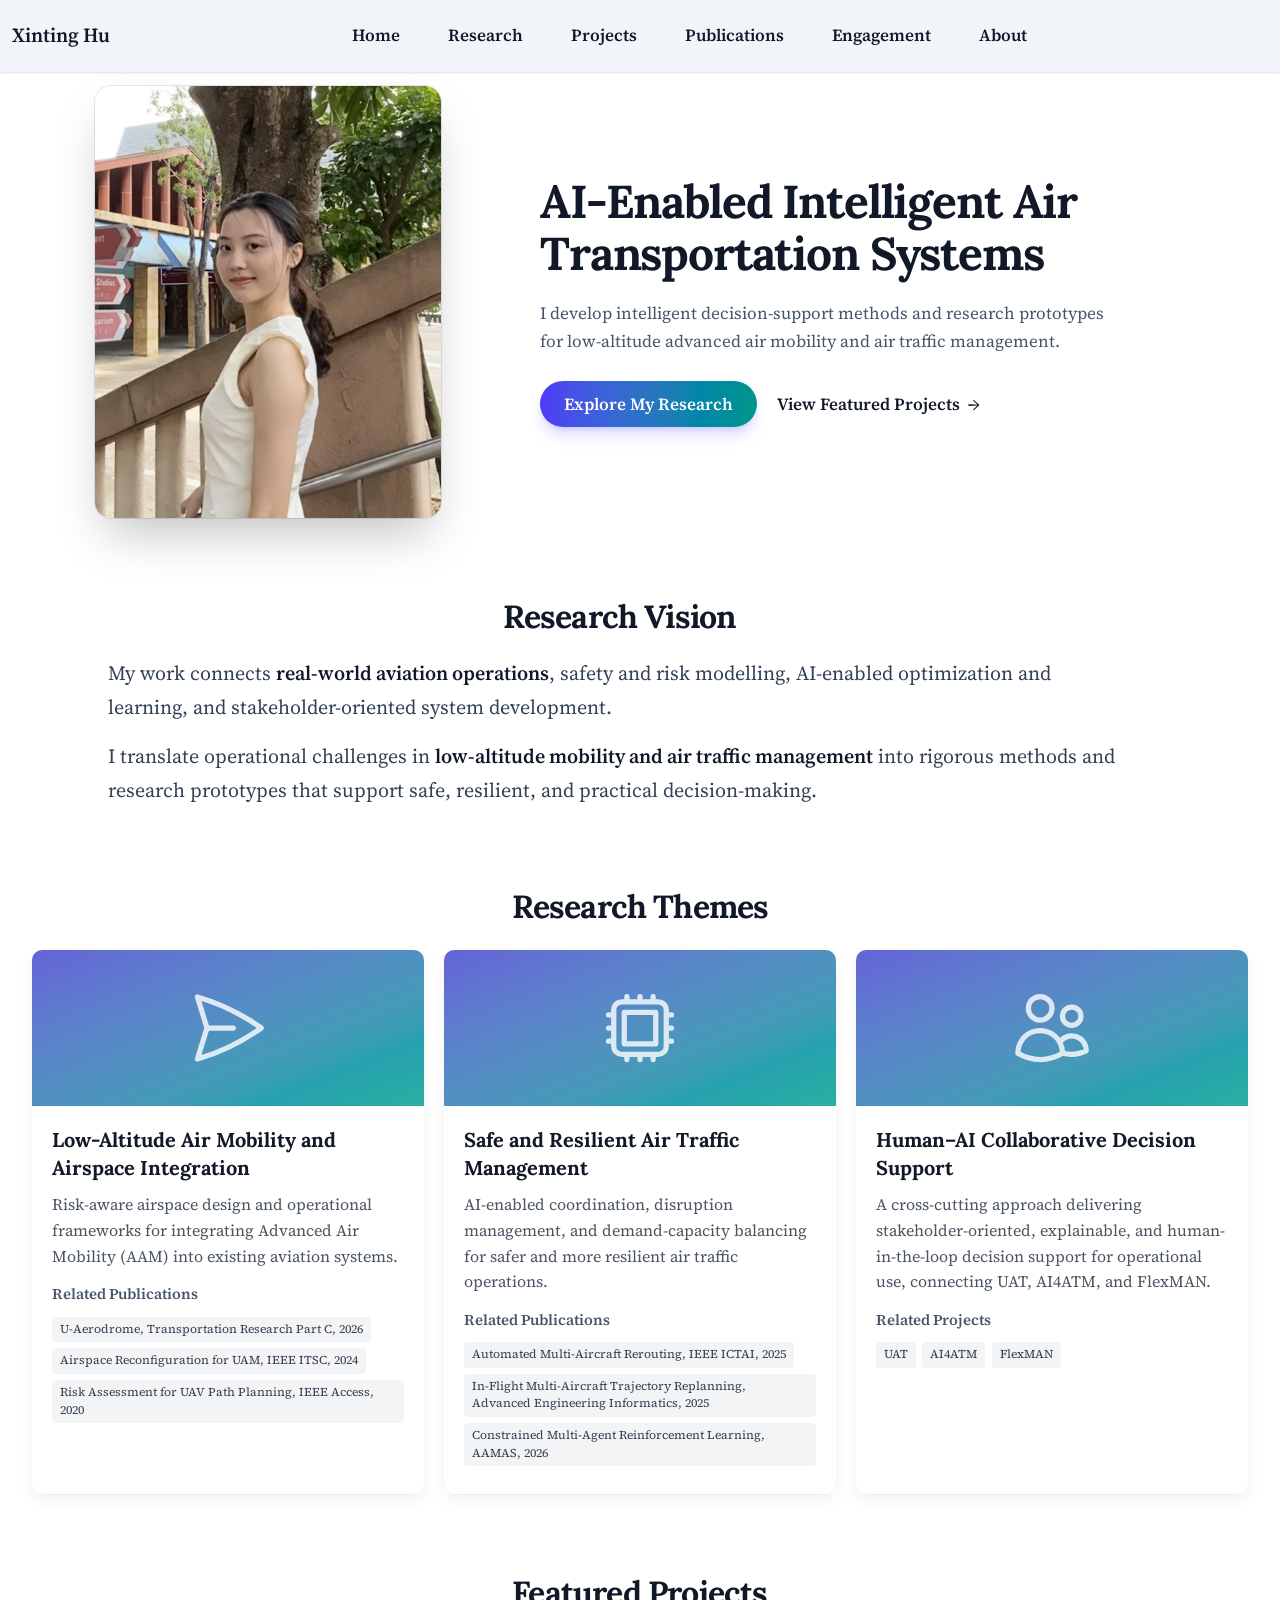
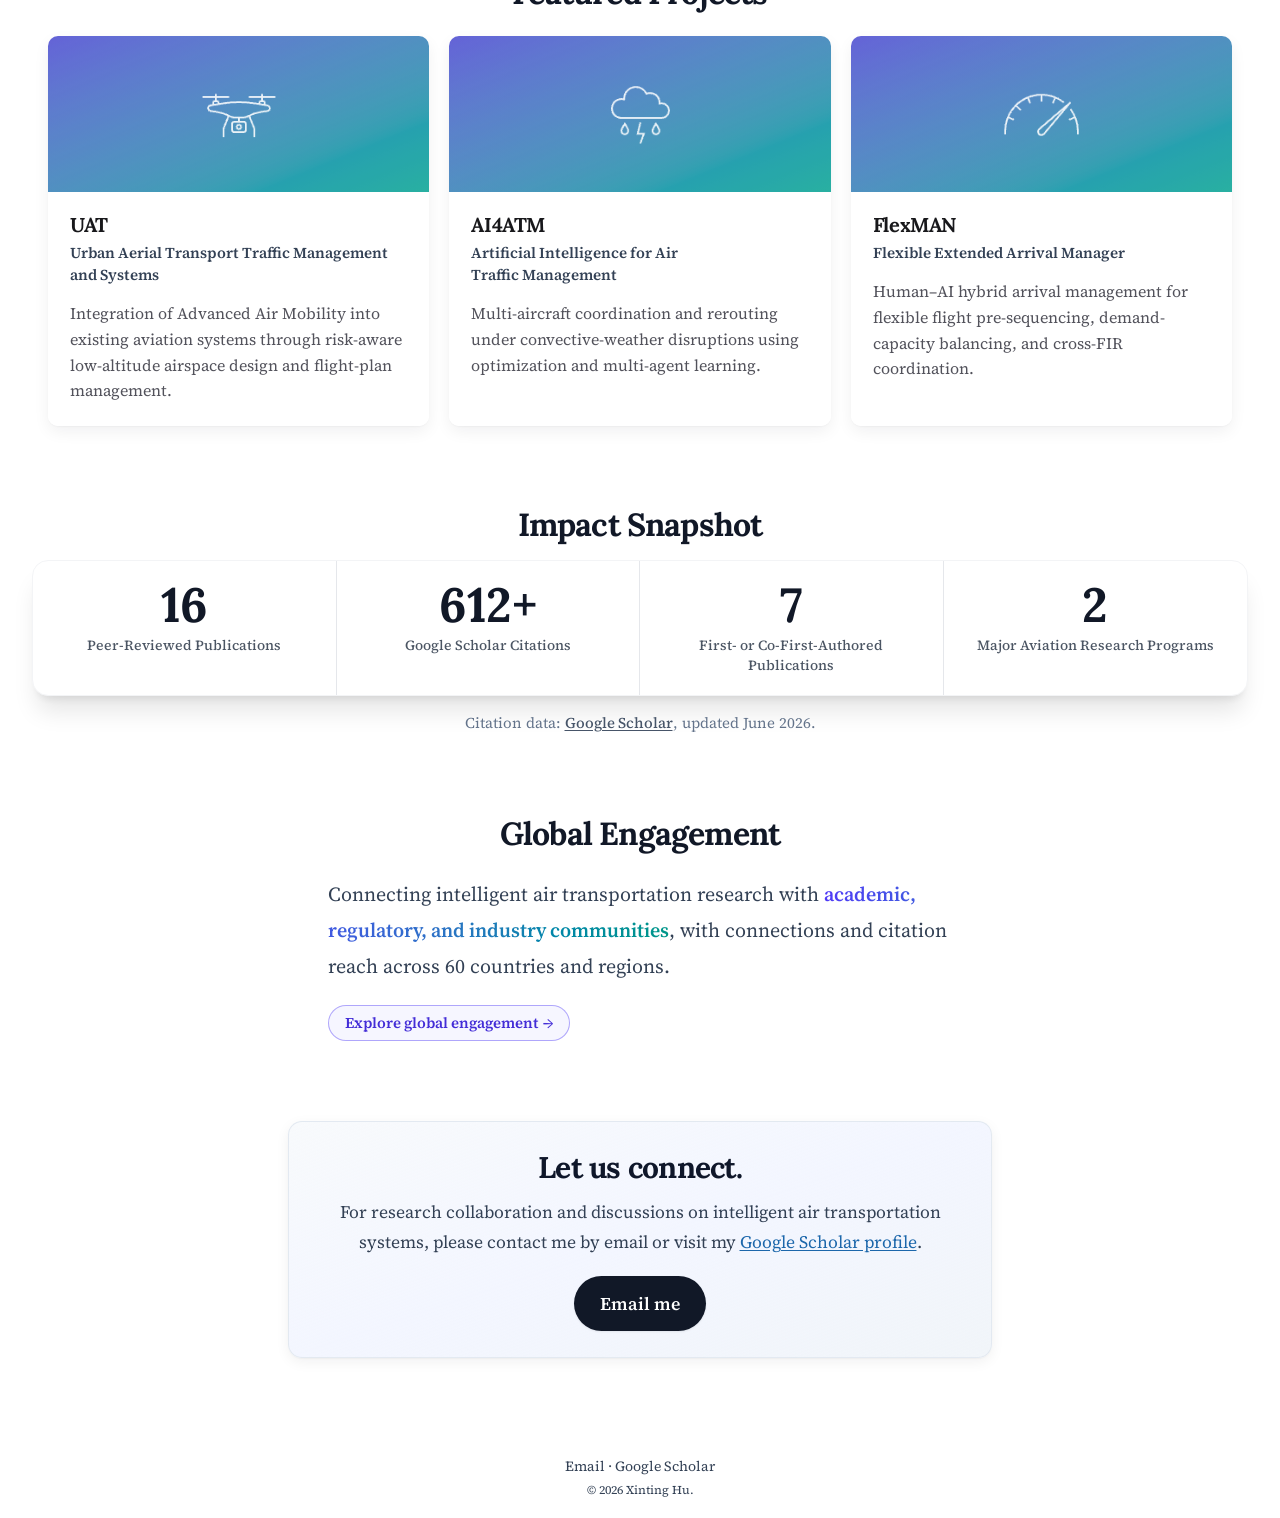
==== index.html @ 493f7ba3 "Deploy site from source 4035ce06864e7035823cef4593f51438b34809a5" ====
<!doctype html><html lang=en-us dir=ltr data-wc-theme-default=light data-hbb-relurl=/><head><meta charset=utf-8><meta name=viewport content="width=device-width,initial-scale=1"><meta http-equiv=X-UA-Compatible content="IE=edge"><meta name=generator content="Hugo Blox Kit 0.12.0"><script>try{localStorage.removeItem("wc-color-theme")}catch{}</script><meta name=author content="Xinting Hu"><meta name=description content="AI-enabled air transportation systems for safe, resilient, and human-centered operations."><link rel=alternate hreflang=en-us href=https://xintinghu.github.io/><style>:root{--color-primary-100:oklch(0.93 0.034 272.788);--color-primary-200:oklch(0.87 0.065 274.039);--color-primary-300:oklch(0.785 0.115 274.713);--color-primary-400:oklch(0.673 0.182 276.935);--color-primary-50:oklch(0.962 0.018 272.314);--color-primary-500:oklch(0.585 0.233 277.117);--color-primary-600:oklch(0.511 0.262 276.966);--color-primary-700:oklch(0.457 0.24 277.023);--color-primary-800:oklch(0.398 0.195 277.366);--color-primary-900:oklch(0.359 0.144 278.697);--color-primary-950:oklch(0.257 0.09 281.288);--hb-primary-500-rgb:128 128 128;--color-secondary-100:oklch(0.953 0.051 180.801);--color-secondary-200:oklch(0.91 0.096 180.426);--color-secondary-300:oklch(0.855 0.138 181.071);--color-secondary-400:oklch(0.777 0.152 181.912);--color-secondary-50:oklch(0.984 0.014 180.72);--color-secondary-500:oklch(0.704 0.14 182.503);--color-secondary-600:oklch(0.6 0.118 184.704);--color-secondary-700:oklch(0.511 0.096 186.391);--color-secondary-800:oklch(0.437 0.078 188.216);--color-secondary-900:oklch(0.386 0.063 188.416);--color-secondary-950:oklch(0.277 0.046 192.524);--hb-secondary-500-rgb:128 128 128;--hb-color-background:#ffffff;--hb-color-foreground:#111827;--hb-color-header-bg:#f1f5f9;--hb-color-header-fg:#0f172a;--hb-color-footer-bg:#f3f4f6;--hb-color-footer-fg:#0f172a}.dark{--color-primary-100:oklch(0.932 0.032 255.585);--color-primary-200:oklch(0.882 0.059 254.128);--color-primary-300:oklch(0.809 0.105 251.813);--color-primary-400:oklch(0.707 0.165 254.624);--color-primary-50:oklch(0.97 0.014 254.604);--color-primary-500:oklch(0.623 0.214 259.815);--color-primary-600:oklch(0.546 0.245 262.881);--color-primary-700:oklch(0.488 0.243 264.376);--color-primary-800:oklch(0.424 0.199 265.638);--color-primary-900:oklch(0.379 0.146 265.522);--color-primary-950:oklch(0.282 0.091 267.935);--hb-primary-500-rgb:128 128 128;--color-secondary-100:oklch(0.953 0.051 180.801);--color-secondary-200:oklch(0.91 0.096 180.426);--color-secondary-300:oklch(0.855 0.138 181.071);--color-secondary-400:oklch(0.777 0.152 181.912);--color-secondary-50:oklch(0.984 0.014 180.72);--color-secondary-500:oklch(0.704 0.14 182.503);--color-secondary-600:oklch(0.6 0.118 184.704);--color-secondary-700:oklch(0.511 0.096 186.391);--color-secondary-800:oklch(0.437 0.078 188.216);--color-secondary-900:oklch(0.386 0.063 188.416);--color-secondary-950:oklch(0.277 0.046 192.524);--hb-secondary-500-rgb:128 128 128;--hb-color-background:#0f172a;--hb-color-foreground:#f8fafc;--hb-color-header-bg:#0f172a;--hb-color-header-fg:#f8fafc;--hb-color-footer-bg:#111827;--hb-color-footer-fg:#e5e7eb}</style>
    

  
  
  

  
  

  
  
    
  
  
    
  
    
  
    
  
    
  

  
  

  
  
  
    
      
        <link rel="stylesheet" href="/css/_entry.ff379319e37ca9433ffa06f4652a7da70f9ab7bc861d4d746cc07fabba45df73.css" integrity="sha256-/zeTGeN8qUM/&#43;gb0ZSp9pw&#43;at7yGHU10bMB/q7pF33M=" crossorigin="anonymous">
      
    
  


  
<link href=/css/custom.min.601193d014c9bac31e03574436f7ca4567d5f572a84328e3c74e5dea94ec3ccf.css rel=stylesheet><script src=/js/hb-head.min.e9ff67ddf77122b225756bf5a926e24420bea2586199fddcb3b1813a009f4ee5.js integrity="sha256-6f9n3fdxIrIldWv1qSbiRCC+olhhmf3cs7GBOgCfTuU=" crossorigin=anonymous></script><link rel=alternate href=/index.xml type=application/rss+xml title="Xinting Hu"><link rel=icon type=image/png href=/media/icon_hu_43d65de9230a6c05.png><link rel=apple-touch-icon type=image/png href=/media/icon_hu_39902579fe17d0b4.png><link rel=canonical href=https://xintinghu.github.io/><meta property="twitter:card" content="summary"><meta property="og:site_name" content="Xinting Hu"><meta property="og:url" content="https://xintinghu.github.io/"><meta property="og:title" content="Xinting Hu"><meta property="og:description" content="AI-enabled air transportation systems for safe, resilient, and human-centered operations."><meta property="og:image" content="https://xintinghu.github.io/media/icon_hu_1c0e9cb08cfb822a.png"><meta property="twitter:image" content="https://xintinghu.github.io/media/icon_hu_1c0e9cb08cfb822a.png"><meta property="og:locale" content="en-us"><script type=application/ld+json>{"@context":"https://schema.org","@type":"WebSite","potentialAction":{"@type":"SearchAction","target":"https://xintinghu.github.io/?q={search_term_string}","query-input":"required name=search_term_string"},"url":"https://xintinghu.github.io/"}</script><title>Xinting Hu</title><link rel=preconnect href=https://fonts.googleapis.com><link rel=preconnect href=https://fonts.gstatic.com crossorigin><link href="https://fonts.googleapis.com/css2?family=Lora:wght@100..900&amp;family=Source+Serif+4:wght@100..900&amp;family=Source+Code+Pro:wght@400&amp;display=swap" rel=stylesheet><style>:root{--hb-font-heading:'Lora', ui-serif, Georgia, Cambria, 'Times New Roman', Times, serif;--hb-font-body:'Source Serif 4', ui-serif, Georgia, Cambria, 'Times New Roman', Times, serif;--hb-font-code:'Source Code Pro', ui-monospace, SFMono-Regular, Menlo, Monaco, Consolas, 'Liberation Mono', 'Courier New', monospace;--hb-font-nav:'Lora', ui-serif, Georgia, Cambria, 'Times New Roman', Times, serif;--hb-font-weight-heading:500;--hb-font-weight-body:400;--hb-font-weight-body-bold:600;--hb-font-leading-heading:1.2;--hb-font-leading-body:1.7;--hb-font-leading-code:1.5;--hb-font-tracking-heading:0;--hb-font-tracking-body:0;--hb-font-tracking-caps:0.05em;--hb-font-size-base:1rem;--hb-font-size-sm:0.875rem;--hb-font-size-lg:1.125rem;--hb-font-family-sans:'Source Serif 4', ui-serif, Georgia, Cambria, 'Times New Roman', Times, serif}</style><style>:root{--hb-radius:0.5rem;--hb-spacing-base:1rem;--hb-spacing-section:4rem}</style><script defer src=/js/hugo-blox-en.min.50bf5376bbbd2aea9b2e03e195eeee2f0afad8e84589a94b0ee493111b4be271.js integrity="sha256-UL9Tdru9KuqbLgPhle7uLwr62OhFialLDuSTERtL4nE="></script><script defer src=/assets/js/preact-built/hero.0d6ad2cfa743980c59d68ee1ef01de4bd8341d47b7ccea8a92b643b1af79bf77.js integrity="sha256-DWrSz6dDmAxZ1o7h7wHeS9g0HUe3zOqKkrZDsa95v3c="></script><script defer src=/assets/js/preact-built/stats.7d99d28802c7d9d0f050dbcb9e1b0f627023705a61539070f1976127e1ba7006.js integrity="sha256-fZnSiALH2dDwUNvLnhsPYnAjcFphU5Bw8ZdhJ+G6cAY="></script><script defer src=/assets/js/preact-built/cta-card.3e4e8290b1e1ee7e8123c93e9d5e88934495ef23ae10f6a182bc3e196c2270ee.js integrity="sha256-Pk6CkLHh7n6BI8k+nV6Ik0SV7yOuEPahgrw+GWwicO4="></script><script async defer src=https://buttons.github.io/buttons.js></script></head><body class="bg-[var(--hb-color-background)] text-[var(--hb-color-foreground)] page-wrapper" id=top><div id=page-bg></div><div class="page-header sticky top-0 z-30"><header id=site-header class=header><nav class="navbar px-3 flex justify-start"><div class="order-0 h-full"><a class=navbar-brand href=/ title="Xinting Hu">Xinting Hu</a></div><input id=nav-toggle type=checkbox class=hidden>
<label for=nav-toggle class="order-3 cursor-pointer flex items-center lg:hidden text-[var(--hb-color-header-fg)] lg:order-1"><svg id="show-button" class="h-6 fill-current block" viewBox="0 0 20 20"><title>Open Menu</title><path d="M0 3h20v2H0V3zm0 6h20v2H0V9zm0 6h20v2H0V0z"/></svg>
<svg id="hide-button" class="h-6 fill-current hidden" viewBox="0 0 20 20"><title>Close Menu</title><polygon points="11 9 22 9 22 11 11 11 11 22 9 22 9 11 -2 11 -2 9 9 9 9 -2 11 -2" transform="rotate(45 10 10)"/></svg></label><ul id=nav-menu class="navbar-nav order-3 hidden lg:flex w-full pb-6 lg:order-1 lg:w-auto lg:space-x-2 lg:pb-0 xl:space-x-8 justify-start"><li class=nav-item><a class="nav-link active" href=/>Home</a></li><li class=nav-item><a class=nav-link href=/research/>Research</a></li><li class=nav-item><a class=nav-link href=/projects/>Projects</a></li><li class=nav-item><a class=nav-link href=/publications/>Publications</a></li><li class=nav-item><a class=nav-link href=/engagement/>Engagement</a></li><li class=nav-item><a class=nav-link href=/about/>About</a></li></ul><div class="order-1 ml-auto flex items-center md:order-2 lg:ml-0"></div></nav></header></div><div class=page-body><section id=section-hero class="relative isolate hbb-section blox-_ homepage-hero" style=padding:0><div class=home-section-bg></div><div class="hero-block-container preact-block" data-block-type=hero data-props='{"content":{"media":{"alt":"Xinting Hu","src":"xinting-hu-hero.png","type":"image"},"primary_action":{"text":"Explore My Research","url":"/research/"},"secondary_action":{"text":"View Featured Projects","url":"/projects/"},"text":"I develop intelligent decision-support methods and research prototypes for low‑altitude advanced air mobility and air traffic management.","title":"AI-Enabled Intelligent Air Transportation Systems"},"design":{"css_class":"homepage-hero","layout":"split-right","size":"compact","spacing":{"padding":["0","0","0","0"]}},"id":"section-hero","media_image":{"height":750,"src":"/media/xinting-hu-hero_hu_82a67ac106eb50f.webp","srcset":"/media/xinting-hu-hero_hu_82a67ac106eb50f.webp 600w, /media/xinting-hu-hero_hu_770a0cf3cf3edd5.webp 900w, /media/xinting-hu-hero_hu_911d32c9ab36da2c.webp 1200w","width":600},"type":"hero"}' data-preact-render=true></div></section><section id=section-markdown class="relative isolate hbb-section blox-_ homepage-research-vision" style=padding:0><div class=home-section-bg></div><div class="flex flex-col items-center max-w-prose mx-auto gap-3 justify-center px-6"><div class="mb-6 text-3xl font-bold text-gray-900 dark:text-white">Research Vision</div><div class="prose prose-slate lg:prose-xl dark:prose-invert max-w-prose"><p>My work connects <strong>real-world aviation operations</strong>, safety and risk modelling, AI-enabled optimization and learning, and stakeholder-oriented system development.</p><p>I translate operational challenges in <strong>low-altitude mobility and air traffic management</strong> into rigorous methods and research prototypes that support safe, resilient, and practical decision-making.</p></div></div></section><section id=section-focus-areas class="relative isolate hbb-section blox-_ homepage-research-themes" style=padding:0><div class=home-section-bg></div><div class="py-16 sm:py-20 lg:py-24 px-4 sm:px-6 lg:px-8"><div class="max-w-7xl mx-auto"><div class="text-center max-w-3xl mx-auto mb-12 lg:mb-16"><h2 class="text-3xl sm:text-4xl lg:text-5xl font-bold text-gray-900 dark:text-white tracking-tight mb-4">Research Themes</h2></div><div class="grid grid-cols-1 md:grid-cols-2 lg:grid-cols-3 gap-8 lg:gap-10"><div class="group relative"><div class="h-full bg-white dark:bg-gray-800 rounded-2xl shadow-lg hover:shadow-2xl transition-all duration-300 transform hover:-translate-y-2 overflow-hidden flex flex-col"><div class="relative h-48 bg-gradient-to-br from-primary-500 to-secondary-500 overflow-hidden"><div class="absolute inset-0 flex items-center justify-center"><svg class="w-24 h-24 text-white/80 group-hover:scale-110 transition-transform duration-300" viewBox="0 0 24 24"><path fill="none" stroke="currentColor" stroke-linecap="round" stroke-linejoin="round" stroke-width="1.5" d="M6 12 3.269 3.125A59.8 59.8.0 0121.486 12 59.8 59.8.0 013.269 20.875zm0 0h7.5"/></svg></div></div><div class="flex flex-col flex-1 p-6"><div class=flex-1><h3 class="text-xl font-bold text-gray-900 dark:text-white mb-3">Low-Altitude Air Mobility and Airspace Integration</h3><p class="text-gray-600 dark:text-gray-400 mb-4">Risk-aware airspace design and operational frameworks for integrating Advanced Air Mobility (AAM) into existing aviation systems.<span class=homepage-theme-chip-label>Related Publications</span></p><div class="flex flex-wrap gap-2 mb-6"><span class="inline-block px-2 py-1 bg-gray-100 dark:bg-gray-700 text-gray-700 dark:text-gray-300 text-xs rounded">U-Aerodrome, Transportation Research Part C, 2026
</span><span class="inline-block px-2 py-1 bg-gray-100 dark:bg-gray-700 text-gray-700 dark:text-gray-300 text-xs rounded">Airspace Reconfiguration for UAM, IEEE ITSC, 2024
</span><span class="inline-block px-2 py-1 bg-gray-100 dark:bg-gray-700 text-gray-700 dark:text-gray-300 text-xs rounded">Risk Assessment for UAV Path Planning, IEEE Access, 2020</span></div></div><div class=mt-auto></div></div></div></div><div class="group relative"><div class="h-full bg-white dark:bg-gray-800 rounded-2xl shadow-lg hover:shadow-2xl transition-all duration-300 transform hover:-translate-y-2 overflow-hidden flex flex-col"><div class="relative h-48 bg-gradient-to-br from-primary-500 to-secondary-500 overflow-hidden"><div class="absolute inset-0 flex items-center justify-center"><svg class="w-24 h-24 text-white/80 group-hover:scale-110 transition-transform duration-300" viewBox="0 0 24 24"><path fill="none" stroke="currentColor" stroke-linecap="round" stroke-linejoin="round" stroke-width="1.5" d="M8.25 3v1.5M4.5 8.25H3m18 0h-1.5M4.5 12H3m18 0h-1.5m-15 3.75H3m18 0h-1.5M8.25 19.5V21M12 3v1.5m0 15V21m3.75-18v1.5m0 15V21m-9-1.5h10.5a2.25 2.25.0 002.25-2.25V6.75A2.25 2.25.0 0017.25 4.5H6.75A2.25 2.25.0 004.5 6.75v10.5a2.25 2.25.0 002.25 2.25m.75-12h9v9h-9z"/></svg></div></div><div class="flex flex-col flex-1 p-6"><div class=flex-1><h3 class="text-xl font-bold text-gray-900 dark:text-white mb-3">Safe and Resilient Air Traffic Management</h3><p class="text-gray-600 dark:text-gray-400 mb-4">AI-enabled coordination, disruption management, and demand-capacity balancing for safer and more resilient air traffic operations.<span class=homepage-theme-chip-label>Related Publications</span></p><div class="flex flex-wrap gap-2 mb-6"><span class="inline-block px-2 py-1 bg-gray-100 dark:bg-gray-700 text-gray-700 dark:text-gray-300 text-xs rounded">Automated Multi-Aircraft Rerouting, IEEE ICTAI, 2025
</span><span class="inline-block px-2 py-1 bg-gray-100 dark:bg-gray-700 text-gray-700 dark:text-gray-300 text-xs rounded">In-Flight Multi-Aircraft Trajectory Replanning, Advanced Engineering Informatics, 2025
</span><span class="inline-block px-2 py-1 bg-gray-100 dark:bg-gray-700 text-gray-700 dark:text-gray-300 text-xs rounded">Constrained Multi-Agent Reinforcement Learning, AAMAS, 2026</span></div></div><div class=mt-auto></div></div></div></div><div class="group relative"><div class="h-full bg-white dark:bg-gray-800 rounded-2xl shadow-lg hover:shadow-2xl transition-all duration-300 transform hover:-translate-y-2 overflow-hidden flex flex-col"><div class="relative h-48 bg-gradient-to-br from-primary-500 to-secondary-500 overflow-hidden"><div class="absolute inset-0 flex items-center justify-center"><svg class="w-24 h-24 text-white/80 group-hover:scale-110 transition-transform duration-300" viewBox="0 0 24 24"><path fill="none" stroke="currentColor" stroke-linecap="round" stroke-linejoin="round" stroke-width="1.5" d="M15 19.128a9.4 9.4.0 002.625.372 9.3 9.3.0 004.121-.952q.004-.086.004-.173a4.125 4.125.0 00-7.536-2.32M15 19.128v-.003c0-1.113-.285-2.16-.786-3.07M15 19.128v.106A12.3 12.3.0 018.624 21c-2.331.0-4.512-.645-6.374-1.766l-.001-.109a6.375 6.375.0 0111.964-3.07M12 6.375a3.375 3.375.0 11-6.75.0 3.375 3.375.0 016.75.0m8.25 2.25a2.625 2.625.0 11-5.25.0 2.625 2.625.0 015.25.0"/></svg></div></div><div class="flex flex-col flex-1 p-6"><div class=flex-1><h3 class="text-xl font-bold text-gray-900 dark:text-white mb-3">Human–AI Collaborative Decision Support</h3><p class="text-gray-600 dark:text-gray-400 mb-4">A cross-cutting approach delivering stakeholder-oriented, explainable, and human-in-the-loop decision support for operational use, connecting UAT, AI4ATM, and FlexMAN.<span class=homepage-theme-chip-label>Related Projects</span></p><div class="flex flex-wrap gap-2 mb-6"><span class="inline-block px-2 py-1 bg-gray-100 dark:bg-gray-700 text-gray-700 dark:text-gray-300 text-xs rounded">UAT
</span><span class="inline-block px-2 py-1 bg-gray-100 dark:bg-gray-700 text-gray-700 dark:text-gray-300 text-xs rounded">AI4ATM
</span><span class="inline-block px-2 py-1 bg-gray-100 dark:bg-gray-700 text-gray-700 dark:text-gray-300 text-xs rounded">FlexMAN</span></div></div><div class=mt-auto></div></div></div></div></div></div></div></section><section id=section-home-featured-projects class="relative isolate hbb-section blox-_ homepage-featured-projects" style=padding:0><div class=home-section-bg></div><div class="flex flex-col items-center max-w-prose mx-auto gap-3 justify-center px-6 md:px-0"><div class="mb-6 text-3xl font-bold text-gray-900 dark:text-white">Featured Projects</div></div><div class="flex flex-col items-center px-6"><div class="homepage-featured-projects__grid container mx-auto"><a class=homepage-featured-project-card__link href=/projects/uat/ aria-label="UAT — Urban Aerial Transport Traffic Management and Systems"><article class=homepage-featured-project-card><div class=homepage-featured-project-card__icon-panel><img class=homepage-featured-project-card__icon src=/icons/home-featured/uat-drone.png width=83 height=83 alt aria-hidden=true></div><div class=homepage-featured-project-card__body><h3 class=homepage-featured-project-card__title>UAT</h3><p class=homepage-featured-project-card__full-name>Urban Aerial Transport Traffic Management and Systems</p><p class=homepage-featured-project-card__summary>Integration of Advanced Air Mobility into existing aviation systems through risk-aware low-altitude airspace design and flight-plan management.</p></div></article></a><a class=homepage-featured-project-card__link href=/projects/ai4atm/ aria-label="AI4ATM — Artificial Intelligence for Air Traffic Management"><article class=homepage-featured-project-card><div class=homepage-featured-project-card__icon-panel><img class=homepage-featured-project-card__icon src=/icons/home-featured/ai4atm-storm.png width=83 height=83 alt aria-hidden=true></div><div class=homepage-featured-project-card__body><h3 class=homepage-featured-project-card__title>AI4ATM</h3><p class=homepage-featured-project-card__full-name>Artificial Intelligence for Air Traffic Management</p><p class=homepage-featured-project-card__summary>Multi-aircraft coordination and rerouting under convective-weather disruptions using optimization and multi-agent learning.</p></div></article></a><a class=homepage-featured-project-card__link href=/projects/flexman/ aria-label="FlexMAN — Flexible Extended Arrival Manager"><article class=homepage-featured-project-card><div class=homepage-featured-project-card__icon-panel><img class=homepage-featured-project-card__icon src=/icons/home-featured/flexman-dashboard.png width=83 height=83 alt aria-hidden=true></div><div class=homepage-featured-project-card__body><h3 class=homepage-featured-project-card__title>FlexMAN</h3><p class=homepage-featured-project-card__full-name>Flexible Extended Arrival Manager</p><p class=homepage-featured-project-card__summary>Human–AI hybrid arrival management for flexible flight pre-sequencing, demand-capacity balancing, and cross-FIR coordination.</p></div></article></a></div></div></section><section id=section-stats class="relative isolate hbb-section blox-_ homepage-impact-snapshot" style=padding:0><div class=home-section-bg></div><div class="stats-block-container preact-block" data-block-type=stats data-props='{"content":{"items":[{"description":"Peer-Reviewed Publications","statistic":"22"},{"description":"Google Scholar Citations","statistic":"850+"},{"description":"First- or Co-First-Authored Publications","statistic":"10"},{"description":"Major Aviation Research Programs","statistic":"3"}],"title":"Impact Snapshot"},"design":{"css_class":"homepage-impact-snapshot","layout":"compact","spacing":{"padding":["0","0","0","0"]}},"id":"section-stats","type":"stats"}' data-preact-render=true></div></section><section id=section-markdown class="relative isolate hbb-section blox-_ homepage-impact-source-note" style=padding:0><div class=home-section-bg></div><div class="flex flex-col items-center max-w-prose mx-auto gap-3 justify-center px-6"><div class="prose prose-slate lg:prose-xl dark:prose-invert max-w-prose">Citation data: <a href="https://scholar.google.com/citations?user=6xk8K2EAAAAJ" target=_blank rel=noopener>Google Scholar</a>, updated June 2026.</div></div></section><section id=section-markdown class="relative isolate hbb-section blox-_ homepage-global-engagement" style=padding:0><div class=home-section-bg></div><div class="flex flex-col items-center max-w-prose mx-auto gap-3 justify-center px-6"><div class="mb-6 text-3xl font-bold text-gray-900 dark:text-white">Global Engagement</div><div class="prose prose-slate lg:prose-xl dark:prose-invert max-w-prose"><p>Connecting intelligent air transportation research with <span class=homepage-engagement-communities>academic, regulatory, and industry communities</span>, with connections and citation reach across 60 countries and regions.</p><p><a class=homepage-engagement-cta href=/engagement/>Explore global engagement <span class=homepage-engagement-cta-arrow>→</span></a></p></div></div></section><section id=section-cta-card class="relative isolate hbb-section blox-_ homepage-contact-cta" style=padding:0><div class=home-section-bg></div><div class="cta-card-block-container preact-block" data-block-type=cta-card data-props='{"content":{"button":{"text":"Email me","url":"mailto:xinting002@e.ntu.edu.sg"},"text":"For research collaboration and discussions on intelligent air transportation systems, please contact me by email or visit my [Google Scholar profile](https://scholar.google.com/citations?user=6xk8K2EAAAAJ).","title":"Let us connect."},"design":{"card":{"css_class":"homepage-contact-cta-card bg-gradient-to-br from-slate-50 via-primary-50/70 to-slate-100 dark:from-slate-900 dark:via-primary-950/35 dark:to-slate-900 border border-slate-200/90 dark:border-slate-700/80","overlay_opacity":0,"text_color":"dark"},"css_class":"homepage-contact-cta","spacing":{"padding":["0","0","0","0"]}},"id":"section-cta-card","type":"cta-card"}' data-preact-render=true></div></section></div><div class=page-footer><footer class="container mx-auto flex flex-col justify-items-center text-sm leading-6 mt-24 mb-4 text-slate-700 dark:text-slate-200"><p class=text-center><a href=mailto:xinting002@e.ntu.edu.sg>Email</a> · <a href="https://scholar.google.com/citations?user=6xk8K2EAAAAJ" target=_blank rel=noopener>Google Scholar</a></p><p class="powered-by text-center">© 2026 Xinting Hu.</p></footer></div><div id=hb-notification-container class="fixed top-20 right-4 z-[9999] pointer-events-none" aria-live=polite aria-atomic=true></div><script src=/research/research-cycle.js></script></body></html>
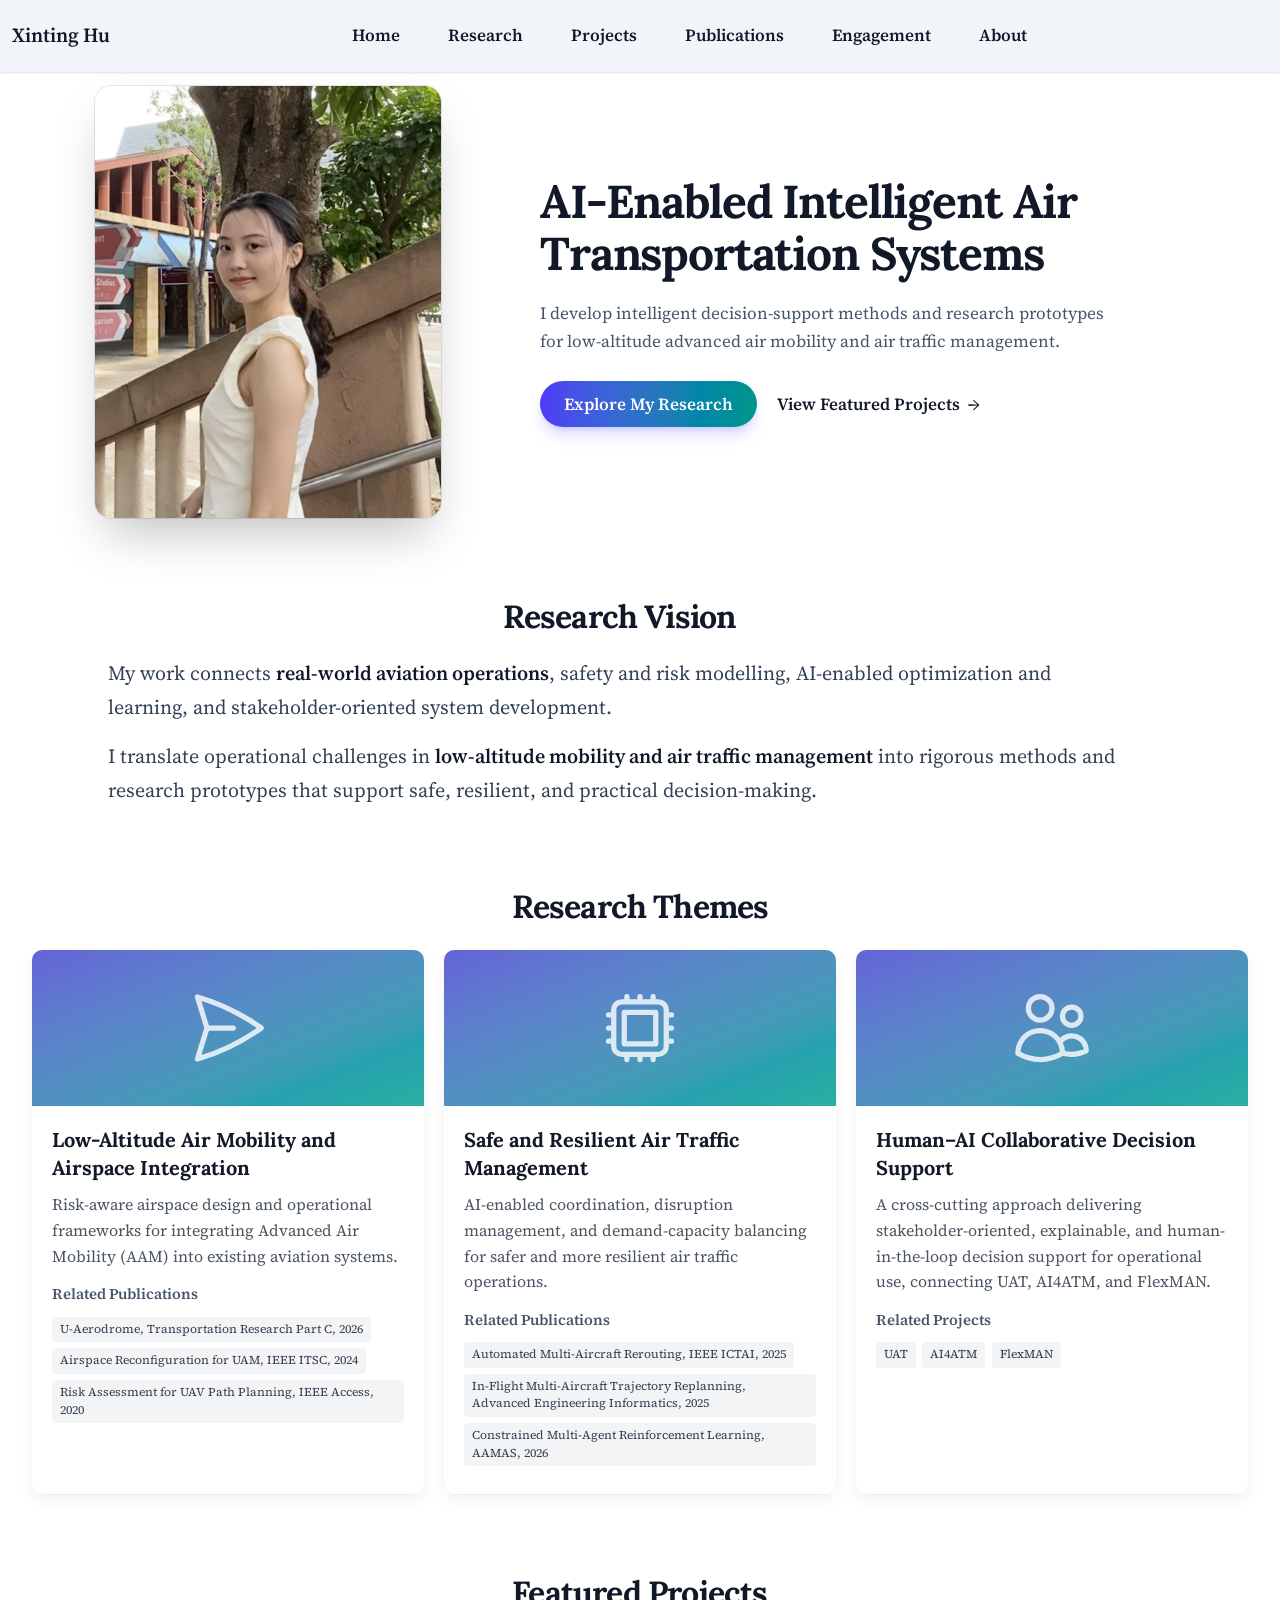
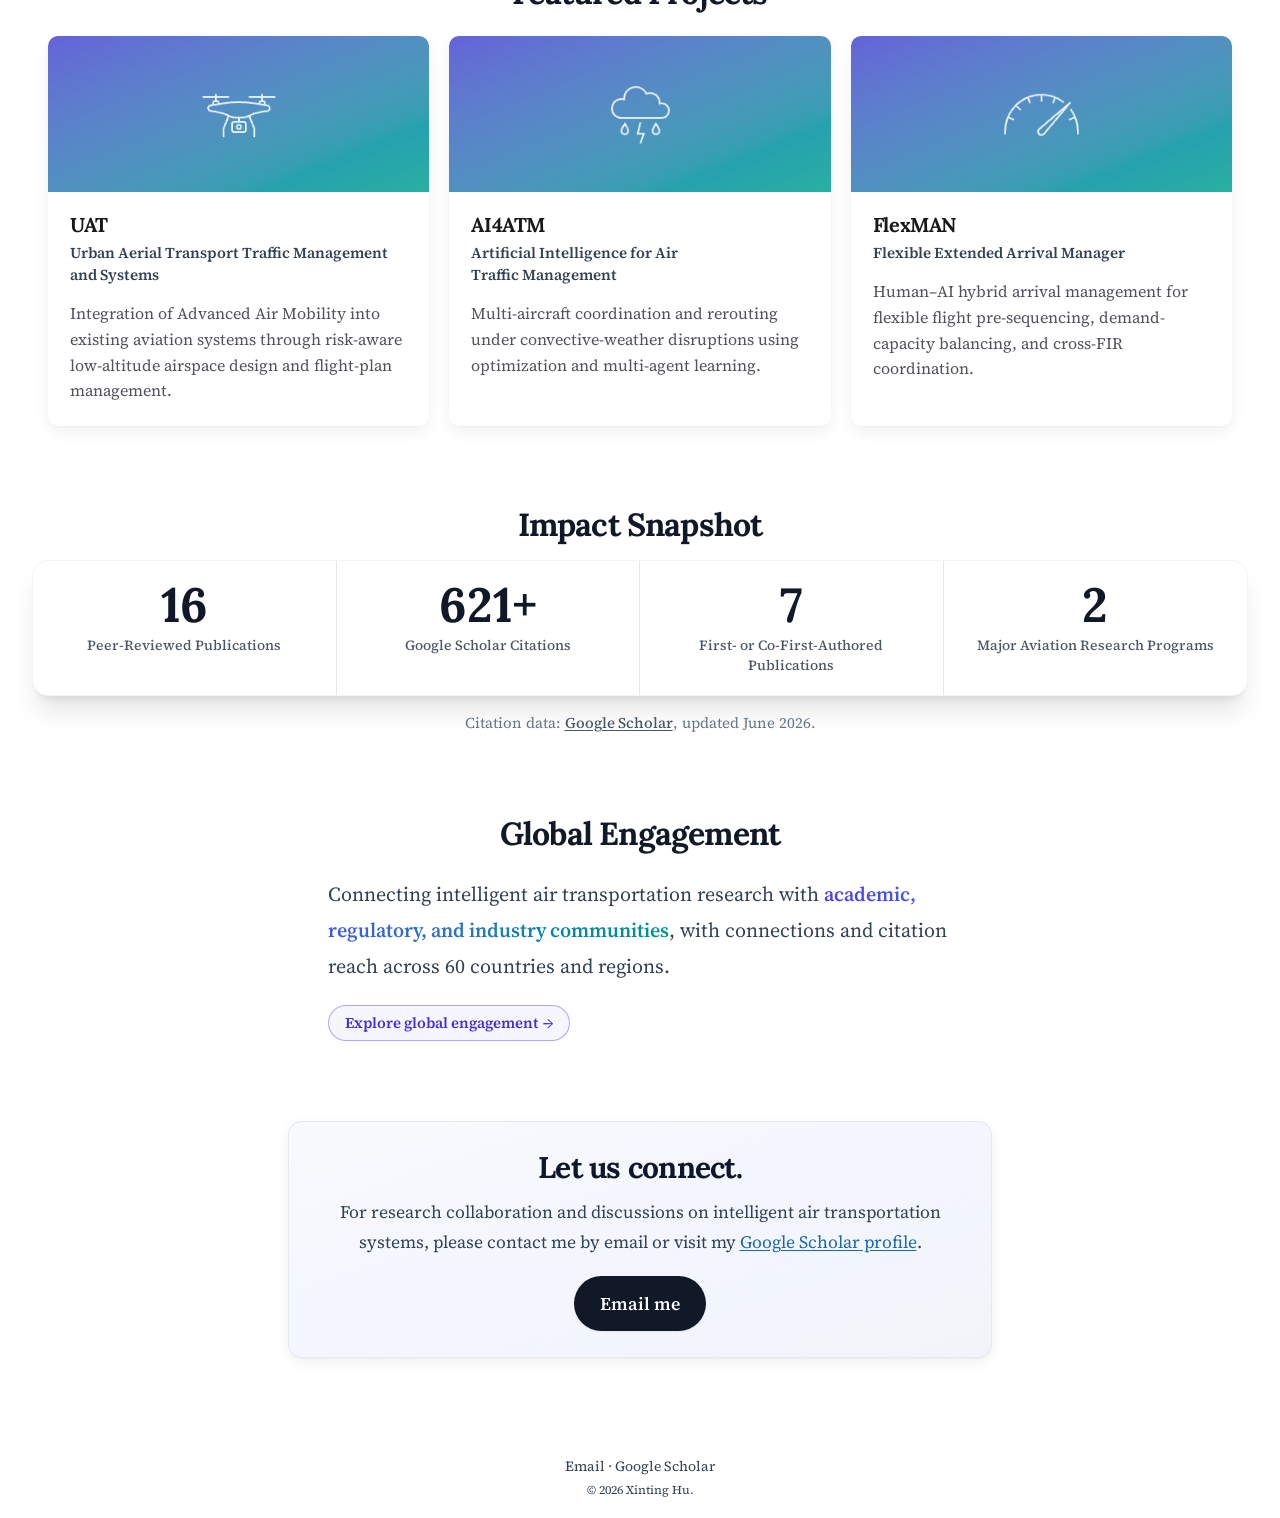
==== commit 5db3075b: "Deploy site from source 1d29a821355c4ad4ddabb0b19520f38cc5a8f39b" ====
--- a/index.html
+++ b/index.html
@@ -37,7 +37,7 @@
 
 
   
-<link href=/css/custom.min.601193d014c9bac31e03574436f7ca4567d5f572a84328e3c74e5dea94ec3ccf.css rel=stylesheet><script src=/js/hb-head.min.e9ff67ddf77122b225756bf5a926e24420bea2586199fddcb3b1813a009f4ee5.js integrity="sha256-6f9n3fdxIrIldWv1qSbiRCC+olhhmf3cs7GBOgCfTuU=" crossorigin=anonymous></script><link rel=alternate href=/index.xml type=application/rss+xml title="Xinting Hu"><link rel=icon type=image/png href=/media/icon_hu_43d65de9230a6c05.png><link rel=apple-touch-icon type=image/png href=/media/icon_hu_39902579fe17d0b4.png><link rel=canonical href=https://xintinghu.github.io/><meta property="twitter:card" content="summary"><meta property="og:site_name" content="Xinting Hu"><meta property="og:url" content="https://xintinghu.github.io/"><meta property="og:title" content="Xinting Hu"><meta property="og:description" content="AI-enabled air transportation systems for safe, resilient, and human-centered operations."><meta property="og:image" content="https://xintinghu.github.io/media/icon_hu_1c0e9cb08cfb822a.png"><meta property="twitter:image" content="https://xintinghu.github.io/media/icon_hu_1c0e9cb08cfb822a.png"><meta property="og:locale" content="en-us"><script type=application/ld+json>{"@context":"https://schema.org","@type":"WebSite","potentialAction":{"@type":"SearchAction","target":"https://xintinghu.github.io/?q={search_term_string}","query-input":"required name=search_term_string"},"url":"https://xintinghu.github.io/"}</script><title>Xinting Hu</title><link rel=preconnect href=https://fonts.googleapis.com><link rel=preconnect href=https://fonts.gstatic.com crossorigin><link href="https://fonts.googleapis.com/css2?family=Lora:wght@100..900&amp;family=Source+Serif+4:wght@100..900&amp;family=Source+Code+Pro:wght@400&amp;display=swap" rel=stylesheet><style>:root{--hb-font-heading:'Lora', ui-serif, Georgia, Cambria, 'Times New Roman', Times, serif;--hb-font-body:'Source Serif 4', ui-serif, Georgia, Cambria, 'Times New Roman', Times, serif;--hb-font-code:'Source Code Pro', ui-monospace, SFMono-Regular, Menlo, Monaco, Consolas, 'Liberation Mono', 'Courier New', monospace;--hb-font-nav:'Lora', ui-serif, Georgia, Cambria, 'Times New Roman', Times, serif;--hb-font-weight-heading:500;--hb-font-weight-body:400;--hb-font-weight-body-bold:600;--hb-font-leading-heading:1.2;--hb-font-leading-body:1.7;--hb-font-leading-code:1.5;--hb-font-tracking-heading:0;--hb-font-tracking-body:0;--hb-font-tracking-caps:0.05em;--hb-font-size-base:1rem;--hb-font-size-sm:0.875rem;--hb-font-size-lg:1.125rem;--hb-font-family-sans:'Source Serif 4', ui-serif, Georgia, Cambria, 'Times New Roman', Times, serif}</style><style>:root{--hb-radius:0.5rem;--hb-spacing-base:1rem;--hb-spacing-section:4rem}</style><script defer src=/js/hugo-blox-en.min.50bf5376bbbd2aea9b2e03e195eeee2f0afad8e84589a94b0ee493111b4be271.js integrity="sha256-UL9Tdru9KuqbLgPhle7uLwr62OhFialLDuSTERtL4nE="></script><script defer src=/assets/js/preact-built/hero.0d6ad2cfa743980c59d68ee1ef01de4bd8341d47b7ccea8a92b643b1af79bf77.js integrity="sha256-DWrSz6dDmAxZ1o7h7wHeS9g0HUe3zOqKkrZDsa95v3c="></script><script defer src=/assets/js/preact-built/stats.7d99d28802c7d9d0f050dbcb9e1b0f627023705a61539070f1976127e1ba7006.js integrity="sha256-fZnSiALH2dDwUNvLnhsPYnAjcFphU5Bw8ZdhJ+G6cAY="></script><script defer src=/assets/js/preact-built/cta-card.3e4e8290b1e1ee7e8123c93e9d5e88934495ef23ae10f6a182bc3e196c2270ee.js integrity="sha256-Pk6CkLHh7n6BI8k+nV6Ik0SV7yOuEPahgrw+GWwicO4="></script><script async defer src=https://buttons.github.io/buttons.js></script></head><body class="bg-[var(--hb-color-background)] text-[var(--hb-color-foreground)] page-wrapper" id=top><div id=page-bg></div><div class="page-header sticky top-0 z-30"><header id=site-header class=header><nav class="navbar px-3 flex justify-start"><div class="order-0 h-full"><a class=navbar-brand href=/ title="Xinting Hu">Xinting Hu</a></div><input id=nav-toggle type=checkbox class=hidden>
+<link href=/css/custom.min.4136ec04ca391640f4faa18c54d9508e210c2e0f3825d1b555a203b553818a75.css rel=stylesheet><script src=/js/hb-head.min.e9ff67ddf77122b225756bf5a926e24420bea2586199fddcb3b1813a009f4ee5.js integrity="sha256-6f9n3fdxIrIldWv1qSbiRCC+olhhmf3cs7GBOgCfTuU=" crossorigin=anonymous></script><link rel=alternate href=/index.xml type=application/rss+xml title="Xinting Hu"><link rel=icon type=image/png href=/media/icon_hu_43d65de9230a6c05.png><link rel=apple-touch-icon type=image/png href=/media/icon_hu_39902579fe17d0b4.png><link rel=canonical href=https://xintinghu.github.io/><meta property="twitter:card" content="summary"><meta property="og:site_name" content="Xinting Hu"><meta property="og:url" content="https://xintinghu.github.io/"><meta property="og:title" content="Xinting Hu"><meta property="og:description" content="AI-enabled air transportation systems for safe, resilient, and human-centered operations."><meta property="og:image" content="https://xintinghu.github.io/media/icon_hu_1c0e9cb08cfb822a.png"><meta property="twitter:image" content="https://xintinghu.github.io/media/icon_hu_1c0e9cb08cfb822a.png"><meta property="og:locale" content="en-us"><script type=application/ld+json>{"@context":"https://schema.org","@type":"WebSite","potentialAction":{"@type":"SearchAction","target":"https://xintinghu.github.io/?q={search_term_string}","query-input":"required name=search_term_string"},"url":"https://xintinghu.github.io/"}</script><title>Xinting Hu</title><link rel=preconnect href=https://fonts.googleapis.com><link rel=preconnect href=https://fonts.gstatic.com crossorigin><link href="https://fonts.googleapis.com/css2?family=Lora:wght@100..900&amp;family=Source+Serif+4:wght@100..900&amp;family=Source+Code+Pro:wght@400&amp;display=swap" rel=stylesheet><style>:root{--hb-font-heading:'Lora', ui-serif, Georgia, Cambria, 'Times New Roman', Times, serif;--hb-font-body:'Source Serif 4', ui-serif, Georgia, Cambria, 'Times New Roman', Times, serif;--hb-font-code:'Source Code Pro', ui-monospace, SFMono-Regular, Menlo, Monaco, Consolas, 'Liberation Mono', 'Courier New', monospace;--hb-font-nav:'Lora', ui-serif, Georgia, Cambria, 'Times New Roman', Times, serif;--hb-font-weight-heading:500;--hb-font-weight-body:400;--hb-font-weight-body-bold:600;--hb-font-leading-heading:1.2;--hb-font-leading-body:1.7;--hb-font-leading-code:1.5;--hb-font-tracking-heading:0;--hb-font-tracking-body:0;--hb-font-tracking-caps:0.05em;--hb-font-size-base:1rem;--hb-font-size-sm:0.875rem;--hb-font-size-lg:1.125rem;--hb-font-family-sans:'Source Serif 4', ui-serif, Georgia, Cambria, 'Times New Roman', Times, serif}</style><style>:root{--hb-radius:0.5rem;--hb-spacing-base:1rem;--hb-spacing-section:4rem}</style><script defer src=/js/hugo-blox-en.min.50bf5376bbbd2aea9b2e03e195eeee2f0afad8e84589a94b0ee493111b4be271.js integrity="sha256-UL9Tdru9KuqbLgPhle7uLwr62OhFialLDuSTERtL4nE="></script><script defer src=/assets/js/preact-built/hero.0d6ad2cfa743980c59d68ee1ef01de4bd8341d47b7ccea8a92b643b1af79bf77.js integrity="sha256-DWrSz6dDmAxZ1o7h7wHeS9g0HUe3zOqKkrZDsa95v3c="></script><script defer src=/assets/js/preact-built/stats.7d99d28802c7d9d0f050dbcb9e1b0f627023705a61539070f1976127e1ba7006.js integrity="sha256-fZnSiALH2dDwUNvLnhsPYnAjcFphU5Bw8ZdhJ+G6cAY="></script><script defer src=/assets/js/preact-built/cta-card.3e4e8290b1e1ee7e8123c93e9d5e88934495ef23ae10f6a182bc3e196c2270ee.js integrity="sha256-Pk6CkLHh7n6BI8k+nV6Ik0SV7yOuEPahgrw+GWwicO4="></script><script async defer src=https://buttons.github.io/buttons.js></script></head><body class="bg-[var(--hb-color-background)] text-[var(--hb-color-foreground)] page-wrapper" id=top><div id=page-bg></div><div class="page-header sticky top-0 z-30"><header id=site-header class=header><nav class="navbar px-3 flex justify-start"><div class="order-0 h-full"><a class=navbar-brand href=/ title="Xinting Hu">Xinting Hu</a></div><input id=nav-toggle type=checkbox class=hidden>
 <label for=nav-toggle class="order-3 cursor-pointer flex items-center lg:hidden text-[var(--hb-color-header-fg)] lg:order-1"><svg id="show-button" class="h-6 fill-current block" viewBox="0 0 20 20"><title>Open Menu</title><path d="M0 3h20v2H0V3zm0 6h20v2H0V9zm0 6h20v2H0V0z"/></svg>
 <svg id="hide-button" class="h-6 fill-current hidden" viewBox="0 0 20 20"><title>Close Menu</title><polygon points="11 9 22 9 22 11 11 11 11 22 9 22 9 11 -2 11 -2 9 9 9 9 -2 11 -2" transform="rotate(45 10 10)"/></svg></label><ul id=nav-menu class="navbar-nav order-3 hidden lg:flex w-full pb-6 lg:order-1 lg:w-auto lg:space-x-2 lg:pb-0 xl:space-x-8 justify-start"><li class=nav-item><a class="nav-link active" href=/>Home</a></li><li class=nav-item><a class=nav-link href=/research/>Research</a></li><li class=nav-item><a class=nav-link href=/projects/>Projects</a></li><li class=nav-item><a class=nav-link href=/publications/>Publications</a></li><li class=nav-item><a class=nav-link href=/engagement/>Engagement</a></li><li class=nav-item><a class=nav-link href=/about/>About</a></li></ul><div class="order-1 ml-auto flex items-center md:order-2 lg:ml-0"></div></nav></header></div><div class=page-body><section id=section-hero class="relative isolate hbb-section blox-_ homepage-hero" style=padding:0><div class=home-section-bg></div><div class="hero-block-container preact-block" data-block-type=hero data-props='{"content":{"media":{"alt":"Xinting Hu","src":"xinting-hu-hero.png","type":"image"},"primary_action":{"text":"Explore My Research","url":"/research/"},"secondary_action":{"text":"View Featured Projects","url":"/projects/"},"text":"I develop intelligent decision-support methods and research prototypes for low‑altitude advanced air mobility and air traffic management.","title":"AI-Enabled Intelligent Air Transportation Systems"},"design":{"css_class":"homepage-hero","layout":"split-right","size":"compact","spacing":{"padding":["0","0","0","0"]}},"id":"section-hero","media_image":{"height":750,"src":"/media/xinting-hu-hero_hu_82a67ac106eb50f.webp","srcset":"/media/xinting-hu-hero_hu_82a67ac106eb50f.webp 600w, /media/xinting-hu-hero_hu_770a0cf3cf3edd5.webp 900w, /media/xinting-hu-hero_hu_911d32c9ab36da2c.webp 1200w","width":600},"type":"hero"}' data-preact-render=true></div></section><section id=section-markdown class="relative isolate hbb-section blox-_ homepage-research-vision" style=padding:0><div class=home-section-bg></div><div class="flex flex-col items-center max-w-prose mx-auto gap-3 justify-center px-6"><div class="mb-6 text-3xl font-bold text-gray-900 dark:text-white">Research Vision</div><div class="prose prose-slate lg:prose-xl dark:prose-invert max-w-prose"><p>My work connects <strong>real-world aviation operations</strong>, safety and risk modelling, AI-enabled optimization and learning, and stakeholder-oriented system development.</p><p>I translate operational challenges in <strong>low-altitude mobility and air traffic management</strong> into rigorous methods and research prototypes that support safe, resilient, and practical decision-making.</p></div></div></section><section id=section-focus-areas class="relative isolate hbb-section blox-_ homepage-research-themes" style=padding:0><div class=home-section-bg></div><div class="py-16 sm:py-20 lg:py-24 px-4 sm:px-6 lg:px-8"><div class="max-w-7xl mx-auto"><div class="text-center max-w-3xl mx-auto mb-12 lg:mb-16"><h2 class="text-3xl sm:text-4xl lg:text-5xl font-bold text-gray-900 dark:text-white tracking-tight mb-4">Research Themes</h2></div><div class="grid grid-cols-1 md:grid-cols-2 lg:grid-cols-3 gap-8 lg:gap-10"><div class="group relative"><div class="h-full bg-white dark:bg-gray-800 rounded-2xl shadow-lg hover:shadow-2xl transition-all duration-300 transform hover:-translate-y-2 overflow-hidden flex flex-col"><div class="relative h-48 bg-gradient-to-br from-primary-500 to-secondary-500 overflow-hidden"><div class="absolute inset-0 flex items-center justify-center"><svg class="w-24 h-24 text-white/80 group-hover:scale-110 transition-transform duration-300" viewBox="0 0 24 24"><path fill="none" stroke="currentColor" stroke-linecap="round" stroke-linejoin="round" stroke-width="1.5" d="M6 12 3.269 3.125A59.8 59.8.0 0121.486 12 59.8 59.8.0 013.269 20.875zm0 0h7.5"/></svg></div></div><div class="flex flex-col flex-1 p-6"><div class=flex-1><h3 class="text-xl font-bold text-gray-900 dark:text-white mb-3">Low-Altitude Air Mobility and Airspace Integration</h3><p class="text-gray-600 dark:text-gray-400 mb-4">Risk-aware airspace design and operational frameworks for integrating Advanced Air Mobility (AAM) into existing aviation systems.<span class=homepage-theme-chip-label>Related Publications</span></p><div class="flex flex-wrap gap-2 mb-6"><span class="inline-block px-2 py-1 bg-gray-100 dark:bg-gray-700 text-gray-700 dark:text-gray-300 text-xs rounded">U-Aerodrome, Transportation Research Part C, 2026
 </span><span class="inline-block px-2 py-1 bg-gray-100 dark:bg-gray-700 text-gray-700 dark:text-gray-300 text-xs rounded">Airspace Reconfiguration for UAM, IEEE ITSC, 2024
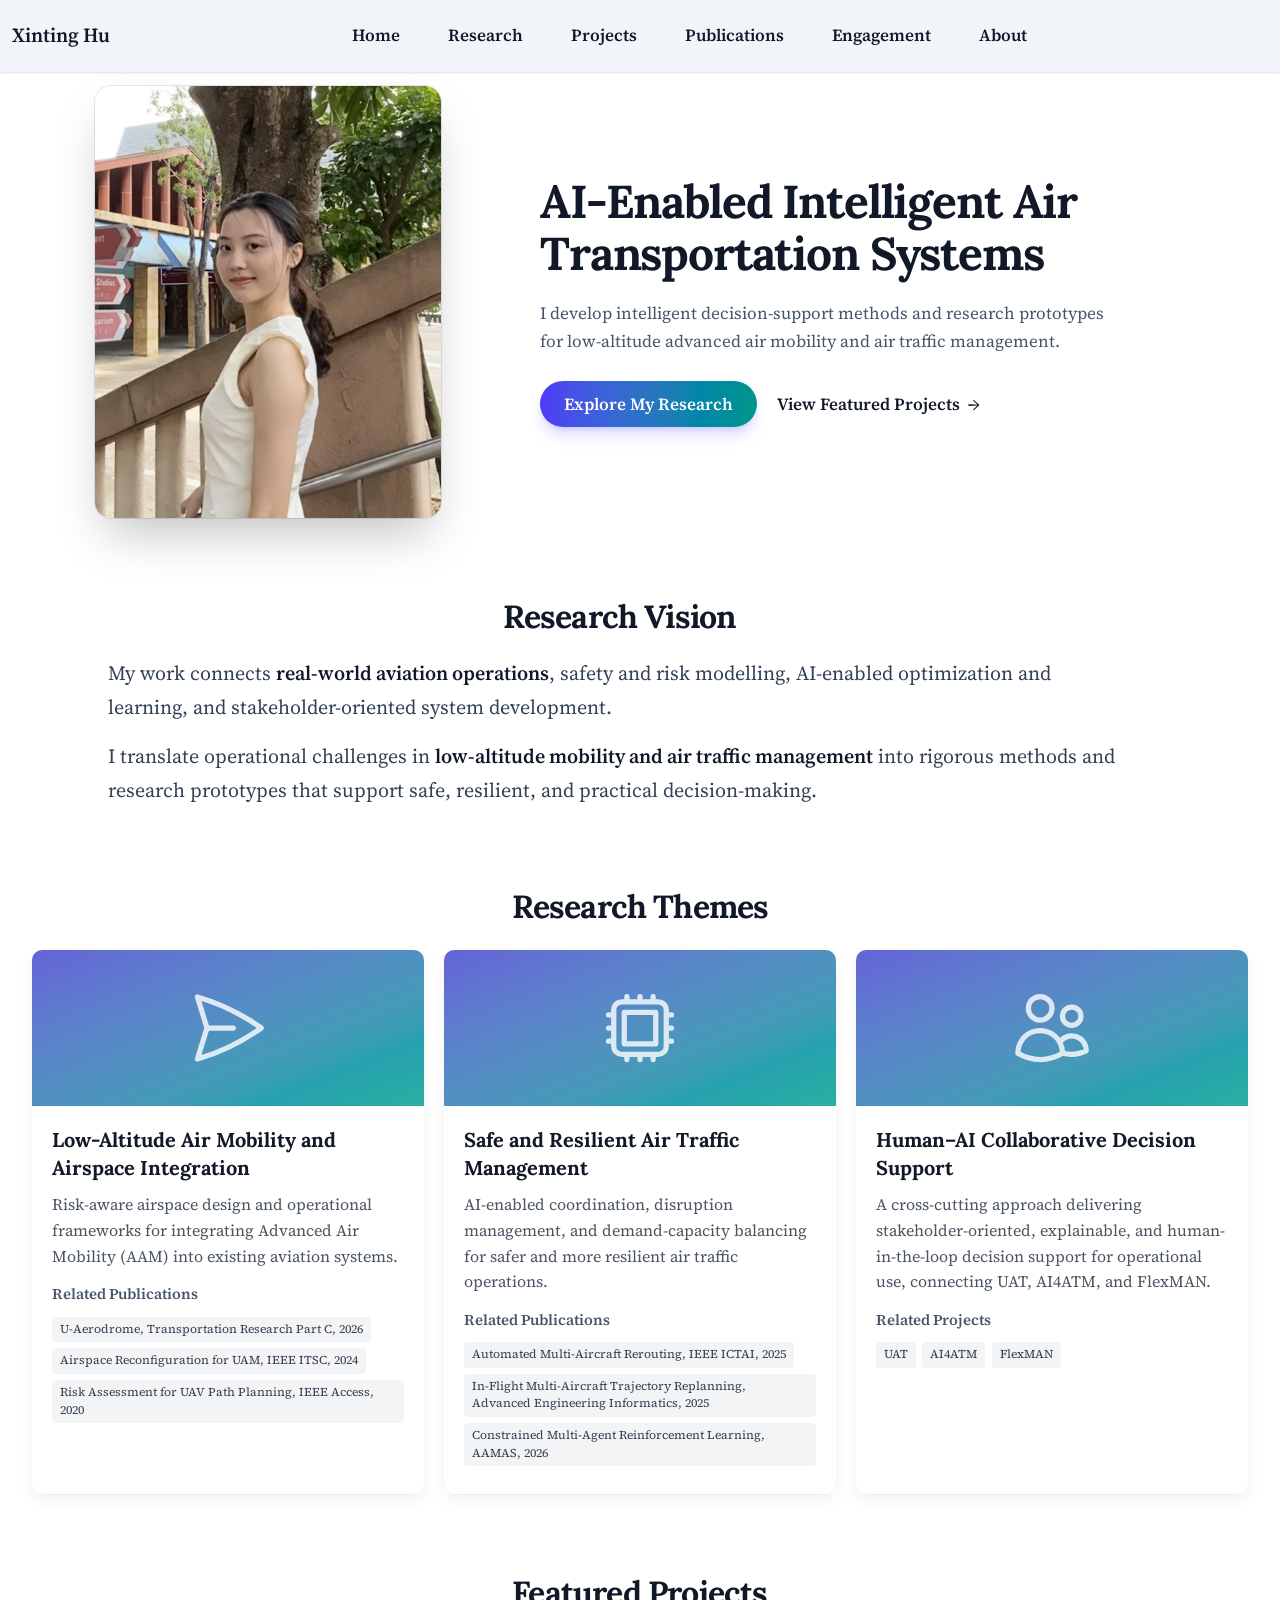
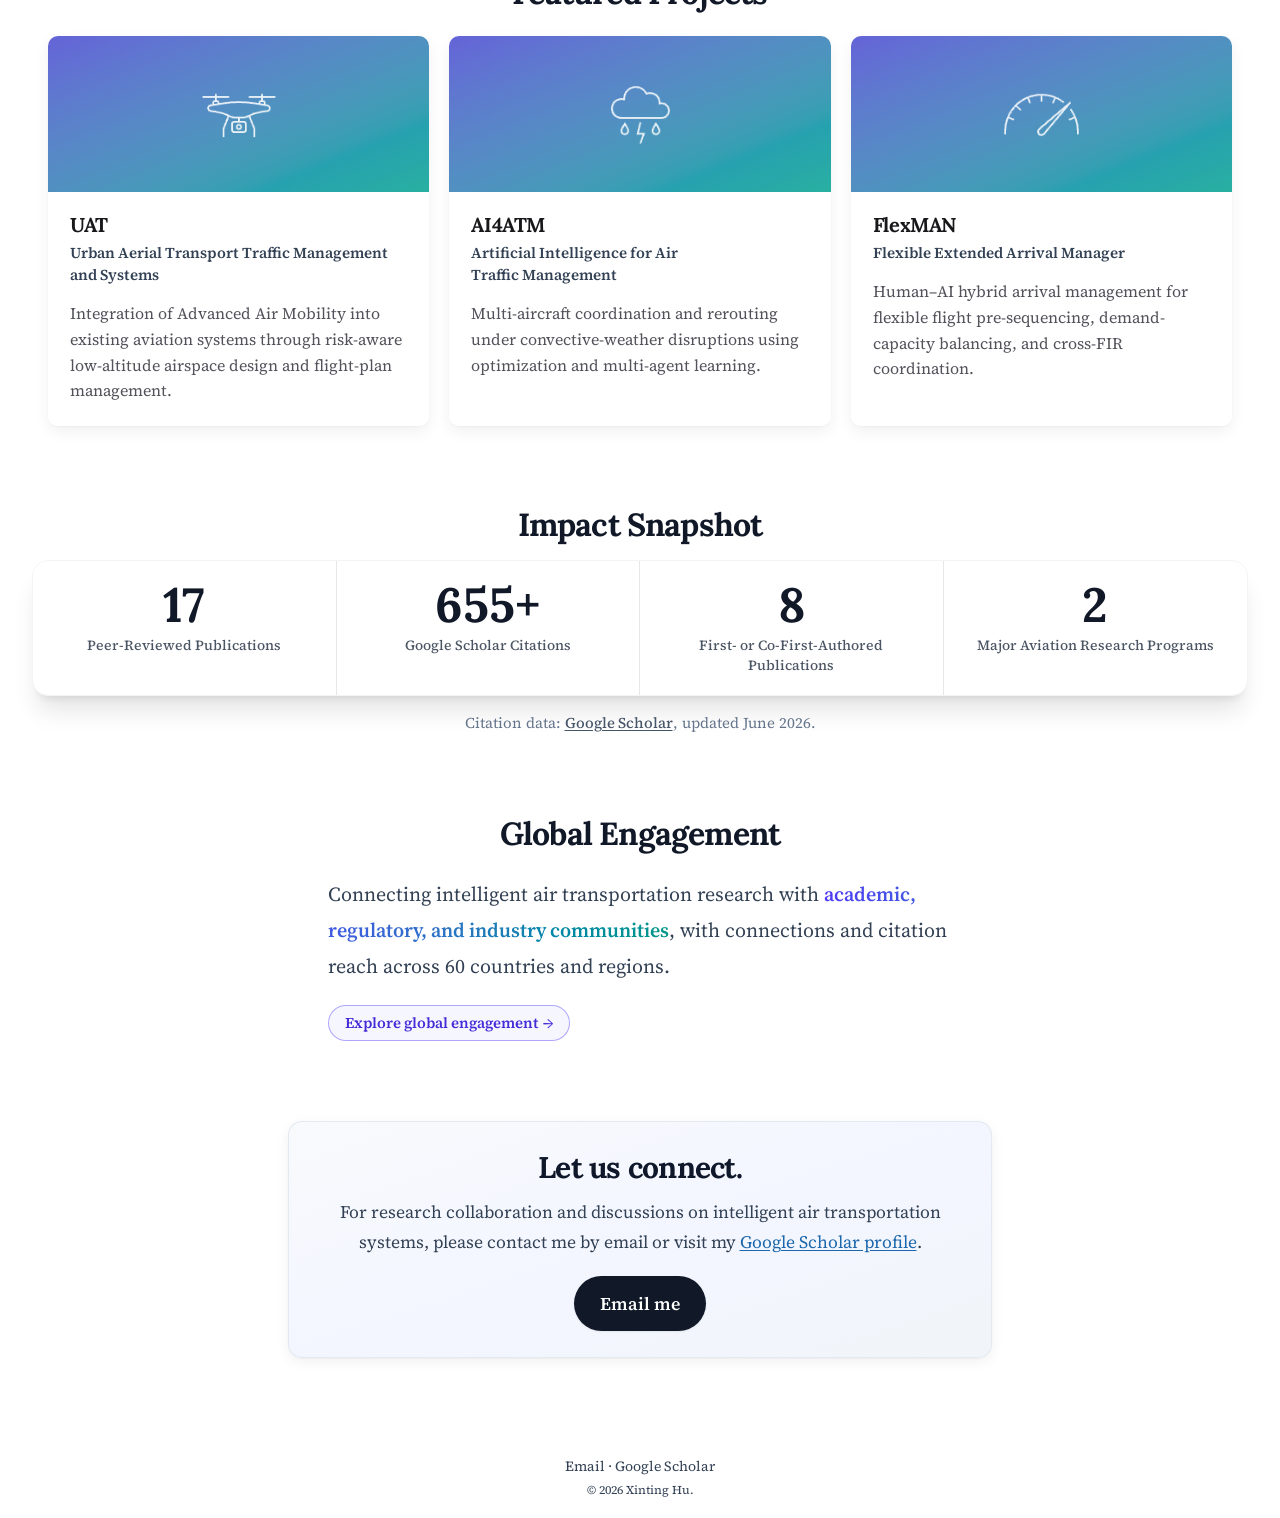
==== commit 3225d66f: "Deploy site from source 557d2e5b3d2e822bfc5a60d6ee545997838db798" ====
--- a/index.html
+++ b/index.html
@@ -37,7 +37,7 @@
 
 
   
-<link href=/css/custom.min.4136ec04ca391640f4faa18c54d9508e210c2e0f3825d1b555a203b553818a75.css rel=stylesheet><script src=/js/hb-head.min.e9ff67ddf77122b225756bf5a926e24420bea2586199fddcb3b1813a009f4ee5.js integrity="sha256-6f9n3fdxIrIldWv1qSbiRCC+olhhmf3cs7GBOgCfTuU=" crossorigin=anonymous></script><link rel=alternate href=/index.xml type=application/rss+xml title="Xinting Hu"><link rel=icon type=image/png href=/media/icon_hu_43d65de9230a6c05.png><link rel=apple-touch-icon type=image/png href=/media/icon_hu_39902579fe17d0b4.png><link rel=canonical href=https://xintinghu.github.io/><meta property="twitter:card" content="summary"><meta property="og:site_name" content="Xinting Hu"><meta property="og:url" content="https://xintinghu.github.io/"><meta property="og:title" content="Xinting Hu"><meta property="og:description" content="AI-enabled air transportation systems for safe, resilient, and human-centered operations."><meta property="og:image" content="https://xintinghu.github.io/media/icon_hu_1c0e9cb08cfb822a.png"><meta property="twitter:image" content="https://xintinghu.github.io/media/icon_hu_1c0e9cb08cfb822a.png"><meta property="og:locale" content="en-us"><script type=application/ld+json>{"@context":"https://schema.org","@type":"WebSite","potentialAction":{"@type":"SearchAction","target":"https://xintinghu.github.io/?q={search_term_string}","query-input":"required name=search_term_string"},"url":"https://xintinghu.github.io/"}</script><title>Xinting Hu</title><link rel=preconnect href=https://fonts.googleapis.com><link rel=preconnect href=https://fonts.gstatic.com crossorigin><link href="https://fonts.googleapis.com/css2?family=Lora:wght@100..900&amp;family=Source+Serif+4:wght@100..900&amp;family=Source+Code+Pro:wght@400&amp;display=swap" rel=stylesheet><style>:root{--hb-font-heading:'Lora', ui-serif, Georgia, Cambria, 'Times New Roman', Times, serif;--hb-font-body:'Source Serif 4', ui-serif, Georgia, Cambria, 'Times New Roman', Times, serif;--hb-font-code:'Source Code Pro', ui-monospace, SFMono-Regular, Menlo, Monaco, Consolas, 'Liberation Mono', 'Courier New', monospace;--hb-font-nav:'Lora', ui-serif, Georgia, Cambria, 'Times New Roman', Times, serif;--hb-font-weight-heading:500;--hb-font-weight-body:400;--hb-font-weight-body-bold:600;--hb-font-leading-heading:1.2;--hb-font-leading-body:1.7;--hb-font-leading-code:1.5;--hb-font-tracking-heading:0;--hb-font-tracking-body:0;--hb-font-tracking-caps:0.05em;--hb-font-size-base:1rem;--hb-font-size-sm:0.875rem;--hb-font-size-lg:1.125rem;--hb-font-family-sans:'Source Serif 4', ui-serif, Georgia, Cambria, 'Times New Roman', Times, serif}</style><style>:root{--hb-radius:0.5rem;--hb-spacing-base:1rem;--hb-spacing-section:4rem}</style><script defer src=/js/hugo-blox-en.min.50bf5376bbbd2aea9b2e03e195eeee2f0afad8e84589a94b0ee493111b4be271.js integrity="sha256-UL9Tdru9KuqbLgPhle7uLwr62OhFialLDuSTERtL4nE="></script><script defer src=/assets/js/preact-built/hero.0d6ad2cfa743980c59d68ee1ef01de4bd8341d47b7ccea8a92b643b1af79bf77.js integrity="sha256-DWrSz6dDmAxZ1o7h7wHeS9g0HUe3zOqKkrZDsa95v3c="></script><script defer src=/assets/js/preact-built/stats.7d99d28802c7d9d0f050dbcb9e1b0f627023705a61539070f1976127e1ba7006.js integrity="sha256-fZnSiALH2dDwUNvLnhsPYnAjcFphU5Bw8ZdhJ+G6cAY="></script><script defer src=/assets/js/preact-built/cta-card.3e4e8290b1e1ee7e8123c93e9d5e88934495ef23ae10f6a182bc3e196c2270ee.js integrity="sha256-Pk6CkLHh7n6BI8k+nV6Ik0SV7yOuEPahgrw+GWwicO4="></script><script async defer src=https://buttons.github.io/buttons.js></script></head><body class="bg-[var(--hb-color-background)] text-[var(--hb-color-foreground)] page-wrapper" id=top><div id=page-bg></div><div class="page-header sticky top-0 z-30"><header id=site-header class=header><nav class="navbar px-3 flex justify-start"><div class="order-0 h-full"><a class=navbar-brand href=/ title="Xinting Hu">Xinting Hu</a></div><input id=nav-toggle type=checkbox class=hidden>
+<link href=/css/custom.min.30588a2366215561b63f70fc16a1fed71634bee542274aba8821514df8109a93.css rel=stylesheet><script src=/js/hb-head.min.e9ff67ddf77122b225756bf5a926e24420bea2586199fddcb3b1813a009f4ee5.js integrity="sha256-6f9n3fdxIrIldWv1qSbiRCC+olhhmf3cs7GBOgCfTuU=" crossorigin=anonymous></script><link rel=alternate href=/index.xml type=application/rss+xml title="Xinting Hu"><link rel=icon type=image/png href=/media/icon_hu_43d65de9230a6c05.png><link rel=apple-touch-icon type=image/png href=/media/icon_hu_39902579fe17d0b4.png><link rel=canonical href=https://xintinghu.github.io/><meta property="twitter:card" content="summary"><meta property="og:site_name" content="Xinting Hu"><meta property="og:url" content="https://xintinghu.github.io/"><meta property="og:title" content="Xinting Hu"><meta property="og:description" content="AI-enabled air transportation systems for safe, resilient, and human-centered operations."><meta property="og:image" content="https://xintinghu.github.io/media/icon_hu_1c0e9cb08cfb822a.png"><meta property="twitter:image" content="https://xintinghu.github.io/media/icon_hu_1c0e9cb08cfb822a.png"><meta property="og:locale" content="en-us"><script type=application/ld+json>{"@context":"https://schema.org","@type":"WebSite","potentialAction":{"@type":"SearchAction","target":"https://xintinghu.github.io/?q={search_term_string}","query-input":"required name=search_term_string"},"url":"https://xintinghu.github.io/"}</script><title>Xinting Hu</title><link rel=preconnect href=https://fonts.googleapis.com><link rel=preconnect href=https://fonts.gstatic.com crossorigin><link href="https://fonts.googleapis.com/css2?family=Lora:wght@100..900&amp;family=Source+Serif+4:wght@100..900&amp;family=Source+Code+Pro:wght@400&amp;display=swap" rel=stylesheet><style>:root{--hb-font-heading:'Lora', ui-serif, Georgia, Cambria, 'Times New Roman', Times, serif;--hb-font-body:'Source Serif 4', ui-serif, Georgia, Cambria, 'Times New Roman', Times, serif;--hb-font-code:'Source Code Pro', ui-monospace, SFMono-Regular, Menlo, Monaco, Consolas, 'Liberation Mono', 'Courier New', monospace;--hb-font-nav:'Lora', ui-serif, Georgia, Cambria, 'Times New Roman', Times, serif;--hb-font-weight-heading:500;--hb-font-weight-body:400;--hb-font-weight-body-bold:600;--hb-font-leading-heading:1.2;--hb-font-leading-body:1.7;--hb-font-leading-code:1.5;--hb-font-tracking-heading:0;--hb-font-tracking-body:0;--hb-font-tracking-caps:0.05em;--hb-font-size-base:1rem;--hb-font-size-sm:0.875rem;--hb-font-size-lg:1.125rem;--hb-font-family-sans:'Source Serif 4', ui-serif, Georgia, Cambria, 'Times New Roman', Times, serif}</style><style>:root{--hb-radius:0.5rem;--hb-spacing-base:1rem;--hb-spacing-section:4rem}</style><script defer src=/js/hugo-blox-en.min.50bf5376bbbd2aea9b2e03e195eeee2f0afad8e84589a94b0ee493111b4be271.js integrity="sha256-UL9Tdru9KuqbLgPhle7uLwr62OhFialLDuSTERtL4nE="></script><script defer src=/assets/js/preact-built/hero.0d6ad2cfa743980c59d68ee1ef01de4bd8341d47b7ccea8a92b643b1af79bf77.js integrity="sha256-DWrSz6dDmAxZ1o7h7wHeS9g0HUe3zOqKkrZDsa95v3c="></script><script defer src=/assets/js/preact-built/stats.7d99d28802c7d9d0f050dbcb9e1b0f627023705a61539070f1976127e1ba7006.js integrity="sha256-fZnSiALH2dDwUNvLnhsPYnAjcFphU5Bw8ZdhJ+G6cAY="></script><script defer src=/assets/js/preact-built/cta-card.3e4e8290b1e1ee7e8123c93e9d5e88934495ef23ae10f6a182bc3e196c2270ee.js integrity="sha256-Pk6CkLHh7n6BI8k+nV6Ik0SV7yOuEPahgrw+GWwicO4="></script><script async defer src=https://buttons.github.io/buttons.js></script></head><body class="bg-[var(--hb-color-background)] text-[var(--hb-color-foreground)] page-wrapper" id=top><div id=page-bg></div><div class="page-header sticky top-0 z-30"><header id=site-header class=header><nav class="navbar px-3 flex justify-start"><div class="order-0 h-full"><a class=navbar-brand href=/ title="Xinting Hu">Xinting Hu</a></div><input id=nav-toggle type=checkbox class=hidden>
 <label for=nav-toggle class="order-3 cursor-pointer flex items-center lg:hidden text-[var(--hb-color-header-fg)] lg:order-1"><svg id="show-button" class="h-6 fill-current block" viewBox="0 0 20 20"><title>Open Menu</title><path d="M0 3h20v2H0V3zm0 6h20v2H0V9zm0 6h20v2H0V0z"/></svg>
 <svg id="hide-button" class="h-6 fill-current hidden" viewBox="0 0 20 20"><title>Close Menu</title><polygon points="11 9 22 9 22 11 11 11 11 22 9 22 9 11 -2 11 -2 9 9 9 9 -2 11 -2" transform="rotate(45 10 10)"/></svg></label><ul id=nav-menu class="navbar-nav order-3 hidden lg:flex w-full pb-6 lg:order-1 lg:w-auto lg:space-x-2 lg:pb-0 xl:space-x-8 justify-start"><li class=nav-item><a class="nav-link active" href=/>Home</a></li><li class=nav-item><a class=nav-link href=/research/>Research</a></li><li class=nav-item><a class=nav-link href=/projects/>Projects</a></li><li class=nav-item><a class=nav-link href=/publications/>Publications</a></li><li class=nav-item><a class=nav-link href=/engagement/>Engagement</a></li><li class=nav-item><a class=nav-link href=/about/>About</a></li></ul><div class="order-1 ml-auto flex items-center md:order-2 lg:ml-0"></div></nav></header></div><div class=page-body><section id=section-hero class="relative isolate hbb-section blox-_ homepage-hero" style=padding:0><div class=home-section-bg></div><div class="hero-block-container preact-block" data-block-type=hero data-props='{"content":{"media":{"alt":"Xinting Hu","src":"xinting-hu-hero.png","type":"image"},"primary_action":{"text":"Explore My Research","url":"/research/"},"secondary_action":{"text":"View Featured Projects","url":"/projects/"},"text":"I develop intelligent decision-support methods and research prototypes for low‑altitude advanced air mobility and air traffic management.","title":"AI-Enabled Intelligent Air Transportation Systems"},"design":{"css_class":"homepage-hero","layout":"split-right","size":"compact","spacing":{"padding":["0","0","0","0"]}},"id":"section-hero","media_image":{"height":750,"src":"/media/xinting-hu-hero_hu_82a67ac106eb50f.webp","srcset":"/media/xinting-hu-hero_hu_82a67ac106eb50f.webp 600w, /media/xinting-hu-hero_hu_770a0cf3cf3edd5.webp 900w, /media/xinting-hu-hero_hu_911d32c9ab36da2c.webp 1200w","width":600},"type":"hero"}' data-preact-render=true></div></section><section id=section-markdown class="relative isolate hbb-section blox-_ homepage-research-vision" style=padding:0><div class=home-section-bg></div><div class="flex flex-col items-center max-w-prose mx-auto gap-3 justify-center px-6"><div class="mb-6 text-3xl font-bold text-gray-900 dark:text-white">Research Vision</div><div class="prose prose-slate lg:prose-xl dark:prose-invert max-w-prose"><p>My work connects <strong>real-world aviation operations</strong>, safety and risk modelling, AI-enabled optimization and learning, and stakeholder-oriented system development.</p><p>I translate operational challenges in <strong>low-altitude mobility and air traffic management</strong> into rigorous methods and research prototypes that support safe, resilient, and practical decision-making.</p></div></div></section><section id=section-focus-areas class="relative isolate hbb-section blox-_ homepage-research-themes" style=padding:0><div class=home-section-bg></div><div class="py-16 sm:py-20 lg:py-24 px-4 sm:px-6 lg:px-8"><div class="max-w-7xl mx-auto"><div class="text-center max-w-3xl mx-auto mb-12 lg:mb-16"><h2 class="text-3xl sm:text-4xl lg:text-5xl font-bold text-gray-900 dark:text-white tracking-tight mb-4">Research Themes</h2></div><div class="grid grid-cols-1 md:grid-cols-2 lg:grid-cols-3 gap-8 lg:gap-10"><div class="group relative"><div class="h-full bg-white dark:bg-gray-800 rounded-2xl shadow-lg hover:shadow-2xl transition-all duration-300 transform hover:-translate-y-2 overflow-hidden flex flex-col"><div class="relative h-48 bg-gradient-to-br from-primary-500 to-secondary-500 overflow-hidden"><div class="absolute inset-0 flex items-center justify-center"><svg class="w-24 h-24 text-white/80 group-hover:scale-110 transition-transform duration-300" viewBox="0 0 24 24"><path fill="none" stroke="currentColor" stroke-linecap="round" stroke-linejoin="round" stroke-width="1.5" d="M6 12 3.269 3.125A59.8 59.8.0 0121.486 12 59.8 59.8.0 013.269 20.875zm0 0h7.5"/></svg></div></div><div class="flex flex-col flex-1 p-6"><div class=flex-1><h3 class="text-xl font-bold text-gray-900 dark:text-white mb-3">Low-Altitude Air Mobility and Airspace Integration</h3><p class="text-gray-600 dark:text-gray-400 mb-4">Risk-aware airspace design and operational frameworks for integrating Advanced Air Mobility (AAM) into existing aviation systems.<span class=homepage-theme-chip-label>Related Publications</span></p><div class="flex flex-wrap gap-2 mb-6"><span class="inline-block px-2 py-1 bg-gray-100 dark:bg-gray-700 text-gray-700 dark:text-gray-300 text-xs rounded">U-Aerodrome, Transportation Research Part C, 2026
 </span><span class="inline-block px-2 py-1 bg-gray-100 dark:bg-gray-700 text-gray-700 dark:text-gray-300 text-xs rounded">Airspace Reconfiguration for UAM, IEEE ITSC, 2024
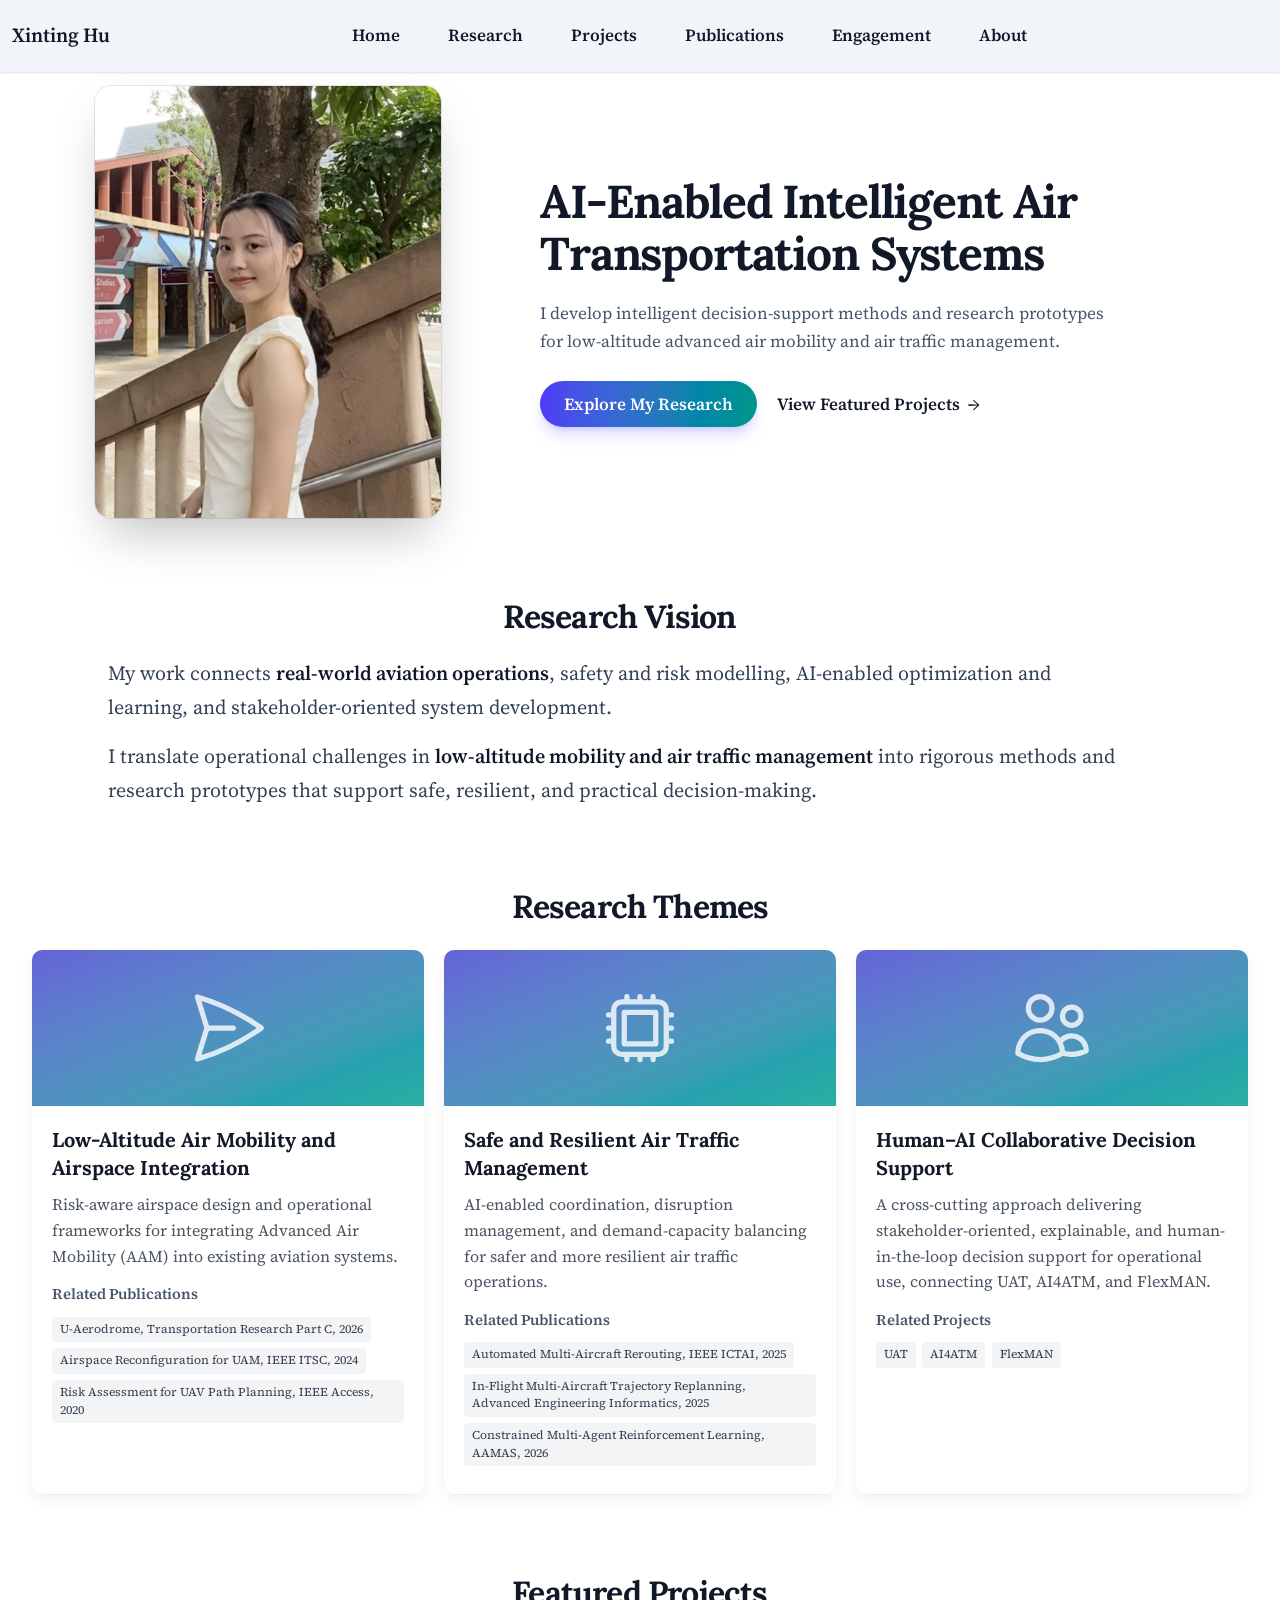
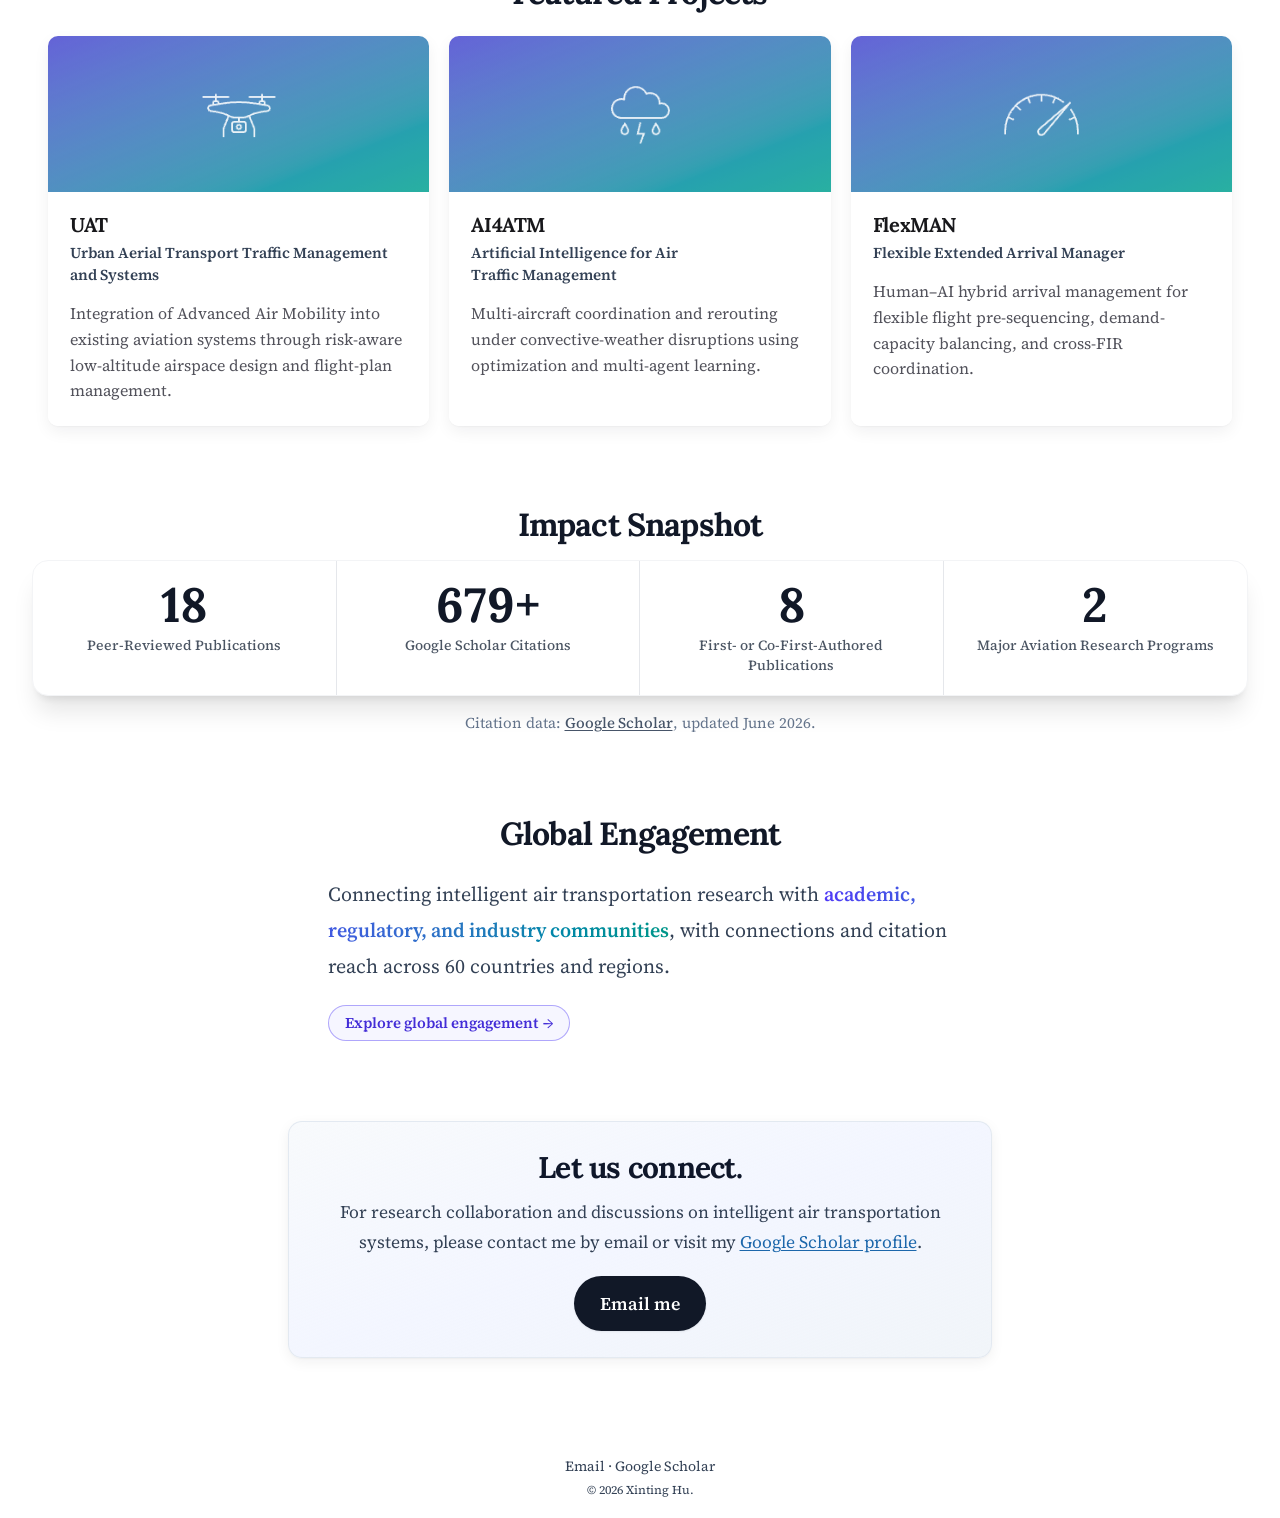
==== commit 01186a88: "Deploy site from source bc5ac7652c96fd5617a56a237ab99f91989f210a" ====
--- a/index.html
+++ b/index.html
@@ -37,7 +37,7 @@
 
 
   
-<link href=/css/custom.min.30588a2366215561b63f70fc16a1fed71634bee542274aba8821514df8109a93.css rel=stylesheet><script src=/js/hb-head.min.e9ff67ddf77122b225756bf5a926e24420bea2586199fddcb3b1813a009f4ee5.js integrity="sha256-6f9n3fdxIrIldWv1qSbiRCC+olhhmf3cs7GBOgCfTuU=" crossorigin=anonymous></script><link rel=alternate href=/index.xml type=application/rss+xml title="Xinting Hu"><link rel=icon type=image/png href=/media/icon_hu_43d65de9230a6c05.png><link rel=apple-touch-icon type=image/png href=/media/icon_hu_39902579fe17d0b4.png><link rel=canonical href=https://xintinghu.github.io/><meta property="twitter:card" content="summary"><meta property="og:site_name" content="Xinting Hu"><meta property="og:url" content="https://xintinghu.github.io/"><meta property="og:title" content="Xinting Hu"><meta property="og:description" content="AI-enabled air transportation systems for safe, resilient, and human-centered operations."><meta property="og:image" content="https://xintinghu.github.io/media/icon_hu_1c0e9cb08cfb822a.png"><meta property="twitter:image" content="https://xintinghu.github.io/media/icon_hu_1c0e9cb08cfb822a.png"><meta property="og:locale" content="en-us"><script type=application/ld+json>{"@context":"https://schema.org","@type":"WebSite","potentialAction":{"@type":"SearchAction","target":"https://xintinghu.github.io/?q={search_term_string}","query-input":"required name=search_term_string"},"url":"https://xintinghu.github.io/"}</script><title>Xinting Hu</title><link rel=preconnect href=https://fonts.googleapis.com><link rel=preconnect href=https://fonts.gstatic.com crossorigin><link href="https://fonts.googleapis.com/css2?family=Lora:wght@100..900&amp;family=Source+Serif+4:wght@100..900&amp;family=Source+Code+Pro:wght@400&amp;display=swap" rel=stylesheet><style>:root{--hb-font-heading:'Lora', ui-serif, Georgia, Cambria, 'Times New Roman', Times, serif;--hb-font-body:'Source Serif 4', ui-serif, Georgia, Cambria, 'Times New Roman', Times, serif;--hb-font-code:'Source Code Pro', ui-monospace, SFMono-Regular, Menlo, Monaco, Consolas, 'Liberation Mono', 'Courier New', monospace;--hb-font-nav:'Lora', ui-serif, Georgia, Cambria, 'Times New Roman', Times, serif;--hb-font-weight-heading:500;--hb-font-weight-body:400;--hb-font-weight-body-bold:600;--hb-font-leading-heading:1.2;--hb-font-leading-body:1.7;--hb-font-leading-code:1.5;--hb-font-tracking-heading:0;--hb-font-tracking-body:0;--hb-font-tracking-caps:0.05em;--hb-font-size-base:1rem;--hb-font-size-sm:0.875rem;--hb-font-size-lg:1.125rem;--hb-font-family-sans:'Source Serif 4', ui-serif, Georgia, Cambria, 'Times New Roman', Times, serif}</style><style>:root{--hb-radius:0.5rem;--hb-spacing-base:1rem;--hb-spacing-section:4rem}</style><script defer src=/js/hugo-blox-en.min.50bf5376bbbd2aea9b2e03e195eeee2f0afad8e84589a94b0ee493111b4be271.js integrity="sha256-UL9Tdru9KuqbLgPhle7uLwr62OhFialLDuSTERtL4nE="></script><script defer src=/assets/js/preact-built/hero.0d6ad2cfa743980c59d68ee1ef01de4bd8341d47b7ccea8a92b643b1af79bf77.js integrity="sha256-DWrSz6dDmAxZ1o7h7wHeS9g0HUe3zOqKkrZDsa95v3c="></script><script defer src=/assets/js/preact-built/stats.7d99d28802c7d9d0f050dbcb9e1b0f627023705a61539070f1976127e1ba7006.js integrity="sha256-fZnSiALH2dDwUNvLnhsPYnAjcFphU5Bw8ZdhJ+G6cAY="></script><script defer src=/assets/js/preact-built/cta-card.3e4e8290b1e1ee7e8123c93e9d5e88934495ef23ae10f6a182bc3e196c2270ee.js integrity="sha256-Pk6CkLHh7n6BI8k+nV6Ik0SV7yOuEPahgrw+GWwicO4="></script><script async defer src=https://buttons.github.io/buttons.js></script></head><body class="bg-[var(--hb-color-background)] text-[var(--hb-color-foreground)] page-wrapper" id=top><div id=page-bg></div><div class="page-header sticky top-0 z-30"><header id=site-header class=header><nav class="navbar px-3 flex justify-start"><div class="order-0 h-full"><a class=navbar-brand href=/ title="Xinting Hu">Xinting Hu</a></div><input id=nav-toggle type=checkbox class=hidden>
+<link href=/css/custom.min.108e9c38a436efbe693285b80ec4043afdaec730303710a23e2370d46eece0bf.css rel=stylesheet><script src=/js/hb-head.min.e9ff67ddf77122b225756bf5a926e24420bea2586199fddcb3b1813a009f4ee5.js integrity="sha256-6f9n3fdxIrIldWv1qSbiRCC+olhhmf3cs7GBOgCfTuU=" crossorigin=anonymous></script><link rel=alternate href=/index.xml type=application/rss+xml title="Xinting Hu"><link rel=icon type=image/png href=/media/icon_hu_43d65de9230a6c05.png><link rel=apple-touch-icon type=image/png href=/media/icon_hu_39902579fe17d0b4.png><link rel=canonical href=https://xintinghu.github.io/><meta property="twitter:card" content="summary"><meta property="og:site_name" content="Xinting Hu"><meta property="og:url" content="https://xintinghu.github.io/"><meta property="og:title" content="Xinting Hu"><meta property="og:description" content="AI-enabled air transportation systems for safe, resilient, and human-centered operations."><meta property="og:image" content="https://xintinghu.github.io/media/icon_hu_1c0e9cb08cfb822a.png"><meta property="twitter:image" content="https://xintinghu.github.io/media/icon_hu_1c0e9cb08cfb822a.png"><meta property="og:locale" content="en-us"><script type=application/ld+json>{"@context":"https://schema.org","@type":"WebSite","potentialAction":{"@type":"SearchAction","target":"https://xintinghu.github.io/?q={search_term_string}","query-input":"required name=search_term_string"},"url":"https://xintinghu.github.io/"}</script><title>Xinting Hu</title><link rel=preconnect href=https://fonts.googleapis.com><link rel=preconnect href=https://fonts.gstatic.com crossorigin><link href="https://fonts.googleapis.com/css2?family=Lora:wght@100..900&amp;family=Source+Serif+4:wght@100..900&amp;family=Source+Code+Pro:wght@400&amp;display=swap" rel=stylesheet><style>:root{--hb-font-heading:'Lora', ui-serif, Georgia, Cambria, 'Times New Roman', Times, serif;--hb-font-body:'Source Serif 4', ui-serif, Georgia, Cambria, 'Times New Roman', Times, serif;--hb-font-code:'Source Code Pro', ui-monospace, SFMono-Regular, Menlo, Monaco, Consolas, 'Liberation Mono', 'Courier New', monospace;--hb-font-nav:'Lora', ui-serif, Georgia, Cambria, 'Times New Roman', Times, serif;--hb-font-weight-heading:500;--hb-font-weight-body:400;--hb-font-weight-body-bold:600;--hb-font-leading-heading:1.2;--hb-font-leading-body:1.7;--hb-font-leading-code:1.5;--hb-font-tracking-heading:0;--hb-font-tracking-body:0;--hb-font-tracking-caps:0.05em;--hb-font-size-base:1rem;--hb-font-size-sm:0.875rem;--hb-font-size-lg:1.125rem;--hb-font-family-sans:'Source Serif 4', ui-serif, Georgia, Cambria, 'Times New Roman', Times, serif}</style><style>:root{--hb-radius:0.5rem;--hb-spacing-base:1rem;--hb-spacing-section:4rem}</style><script defer src=/js/hugo-blox-en.min.50bf5376bbbd2aea9b2e03e195eeee2f0afad8e84589a94b0ee493111b4be271.js integrity="sha256-UL9Tdru9KuqbLgPhle7uLwr62OhFialLDuSTERtL4nE="></script><script defer src=/assets/js/preact-built/hero.0d6ad2cfa743980c59d68ee1ef01de4bd8341d47b7ccea8a92b643b1af79bf77.js integrity="sha256-DWrSz6dDmAxZ1o7h7wHeS9g0HUe3zOqKkrZDsa95v3c="></script><script defer src=/assets/js/preact-built/stats.7d99d28802c7d9d0f050dbcb9e1b0f627023705a61539070f1976127e1ba7006.js integrity="sha256-fZnSiALH2dDwUNvLnhsPYnAjcFphU5Bw8ZdhJ+G6cAY="></script><script defer src=/assets/js/preact-built/cta-card.3e4e8290b1e1ee7e8123c93e9d5e88934495ef23ae10f6a182bc3e196c2270ee.js integrity="sha256-Pk6CkLHh7n6BI8k+nV6Ik0SV7yOuEPahgrw+GWwicO4="></script><script async defer src=https://buttons.github.io/buttons.js></script></head><body class="bg-[var(--hb-color-background)] text-[var(--hb-color-foreground)] page-wrapper" id=top><div id=page-bg></div><div class="page-header sticky top-0 z-30"><header id=site-header class=header><nav class="navbar px-3 flex justify-start"><div class="order-0 h-full"><a class=navbar-brand href=/ title="Xinting Hu">Xinting Hu</a></div><input id=nav-toggle type=checkbox class=hidden>
 <label for=nav-toggle class="order-3 cursor-pointer flex items-center lg:hidden text-[var(--hb-color-header-fg)] lg:order-1"><svg id="show-button" class="h-6 fill-current block" viewBox="0 0 20 20"><title>Open Menu</title><path d="M0 3h20v2H0V3zm0 6h20v2H0V9zm0 6h20v2H0V0z"/></svg>
 <svg id="hide-button" class="h-6 fill-current hidden" viewBox="0 0 20 20"><title>Close Menu</title><polygon points="11 9 22 9 22 11 11 11 11 22 9 22 9 11 -2 11 -2 9 9 9 9 -2 11 -2" transform="rotate(45 10 10)"/></svg></label><ul id=nav-menu class="navbar-nav order-3 hidden lg:flex w-full pb-6 lg:order-1 lg:w-auto lg:space-x-2 lg:pb-0 xl:space-x-8 justify-start"><li class=nav-item><a class="nav-link active" href=/>Home</a></li><li class=nav-item><a class=nav-link href=/research/>Research</a></li><li class=nav-item><a class=nav-link href=/projects/>Projects</a></li><li class=nav-item><a class=nav-link href=/publications/>Publications</a></li><li class=nav-item><a class=nav-link href=/engagement/>Engagement</a></li><li class=nav-item><a class=nav-link href=/about/>About</a></li></ul><div class="order-1 ml-auto flex items-center md:order-2 lg:ml-0"></div></nav></header></div><div class=page-body><section id=section-hero class="relative isolate hbb-section blox-_ homepage-hero" style=padding:0><div class=home-section-bg></div><div class="hero-block-container preact-block" data-block-type=hero data-props='{"content":{"media":{"alt":"Xinting Hu","src":"xinting-hu-hero.png","type":"image"},"primary_action":{"text":"Explore My Research","url":"/research/"},"secondary_action":{"text":"View Featured Projects","url":"/projects/"},"text":"I develop intelligent decision-support methods and research prototypes for low‑altitude advanced air mobility and air traffic management.","title":"AI-Enabled Intelligent Air Transportation Systems"},"design":{"css_class":"homepage-hero","layout":"split-right","size":"compact","spacing":{"padding":["0","0","0","0"]}},"id":"section-hero","media_image":{"height":750,"src":"/media/xinting-hu-hero_hu_82a67ac106eb50f.webp","srcset":"/media/xinting-hu-hero_hu_82a67ac106eb50f.webp 600w, /media/xinting-hu-hero_hu_770a0cf3cf3edd5.webp 900w, /media/xinting-hu-hero_hu_911d32c9ab36da2c.webp 1200w","width":600},"type":"hero"}' data-preact-render=true></div></section><section id=section-markdown class="relative isolate hbb-section blox-_ homepage-research-vision" style=padding:0><div class=home-section-bg></div><div class="flex flex-col items-center max-w-prose mx-auto gap-3 justify-center px-6"><div class="mb-6 text-3xl font-bold text-gray-900 dark:text-white">Research Vision</div><div class="prose prose-slate lg:prose-xl dark:prose-invert max-w-prose"><p>My work connects <strong>real-world aviation operations</strong>, safety and risk modelling, AI-enabled optimization and learning, and stakeholder-oriented system development.</p><p>I translate operational challenges in <strong>low-altitude mobility and air traffic management</strong> into rigorous methods and research prototypes that support safe, resilient, and practical decision-making.</p></div></div></section><section id=section-focus-areas class="relative isolate hbb-section blox-_ homepage-research-themes" style=padding:0><div class=home-section-bg></div><div class="py-16 sm:py-20 lg:py-24 px-4 sm:px-6 lg:px-8"><div class="max-w-7xl mx-auto"><div class="text-center max-w-3xl mx-auto mb-12 lg:mb-16"><h2 class="text-3xl sm:text-4xl lg:text-5xl font-bold text-gray-900 dark:text-white tracking-tight mb-4">Research Themes</h2></div><div class="grid grid-cols-1 md:grid-cols-2 lg:grid-cols-3 gap-8 lg:gap-10"><div class="group relative"><div class="h-full bg-white dark:bg-gray-800 rounded-2xl shadow-lg hover:shadow-2xl transition-all duration-300 transform hover:-translate-y-2 overflow-hidden flex flex-col"><div class="relative h-48 bg-gradient-to-br from-primary-500 to-secondary-500 overflow-hidden"><div class="absolute inset-0 flex items-center justify-center"><svg class="w-24 h-24 text-white/80 group-hover:scale-110 transition-transform duration-300" viewBox="0 0 24 24"><path fill="none" stroke="currentColor" stroke-linecap="round" stroke-linejoin="round" stroke-width="1.5" d="M6 12 3.269 3.125A59.8 59.8.0 0121.486 12 59.8 59.8.0 013.269 20.875zm0 0h7.5"/></svg></div></div><div class="flex flex-col flex-1 p-6"><div class=flex-1><h3 class="text-xl font-bold text-gray-900 dark:text-white mb-3">Low-Altitude Air Mobility and Airspace Integration</h3><p class="text-gray-600 dark:text-gray-400 mb-4">Risk-aware airspace design and operational frameworks for integrating Advanced Air Mobility (AAM) into existing aviation systems.<span class=homepage-theme-chip-label>Related Publications</span></p><div class="flex flex-wrap gap-2 mb-6"><span class="inline-block px-2 py-1 bg-gray-100 dark:bg-gray-700 text-gray-700 dark:text-gray-300 text-xs rounded">U-Aerodrome, Transportation Research Part C, 2026
 </span><span class="inline-block px-2 py-1 bg-gray-100 dark:bg-gray-700 text-gray-700 dark:text-gray-300 text-xs rounded">Airspace Reconfiguration for UAM, IEEE ITSC, 2024
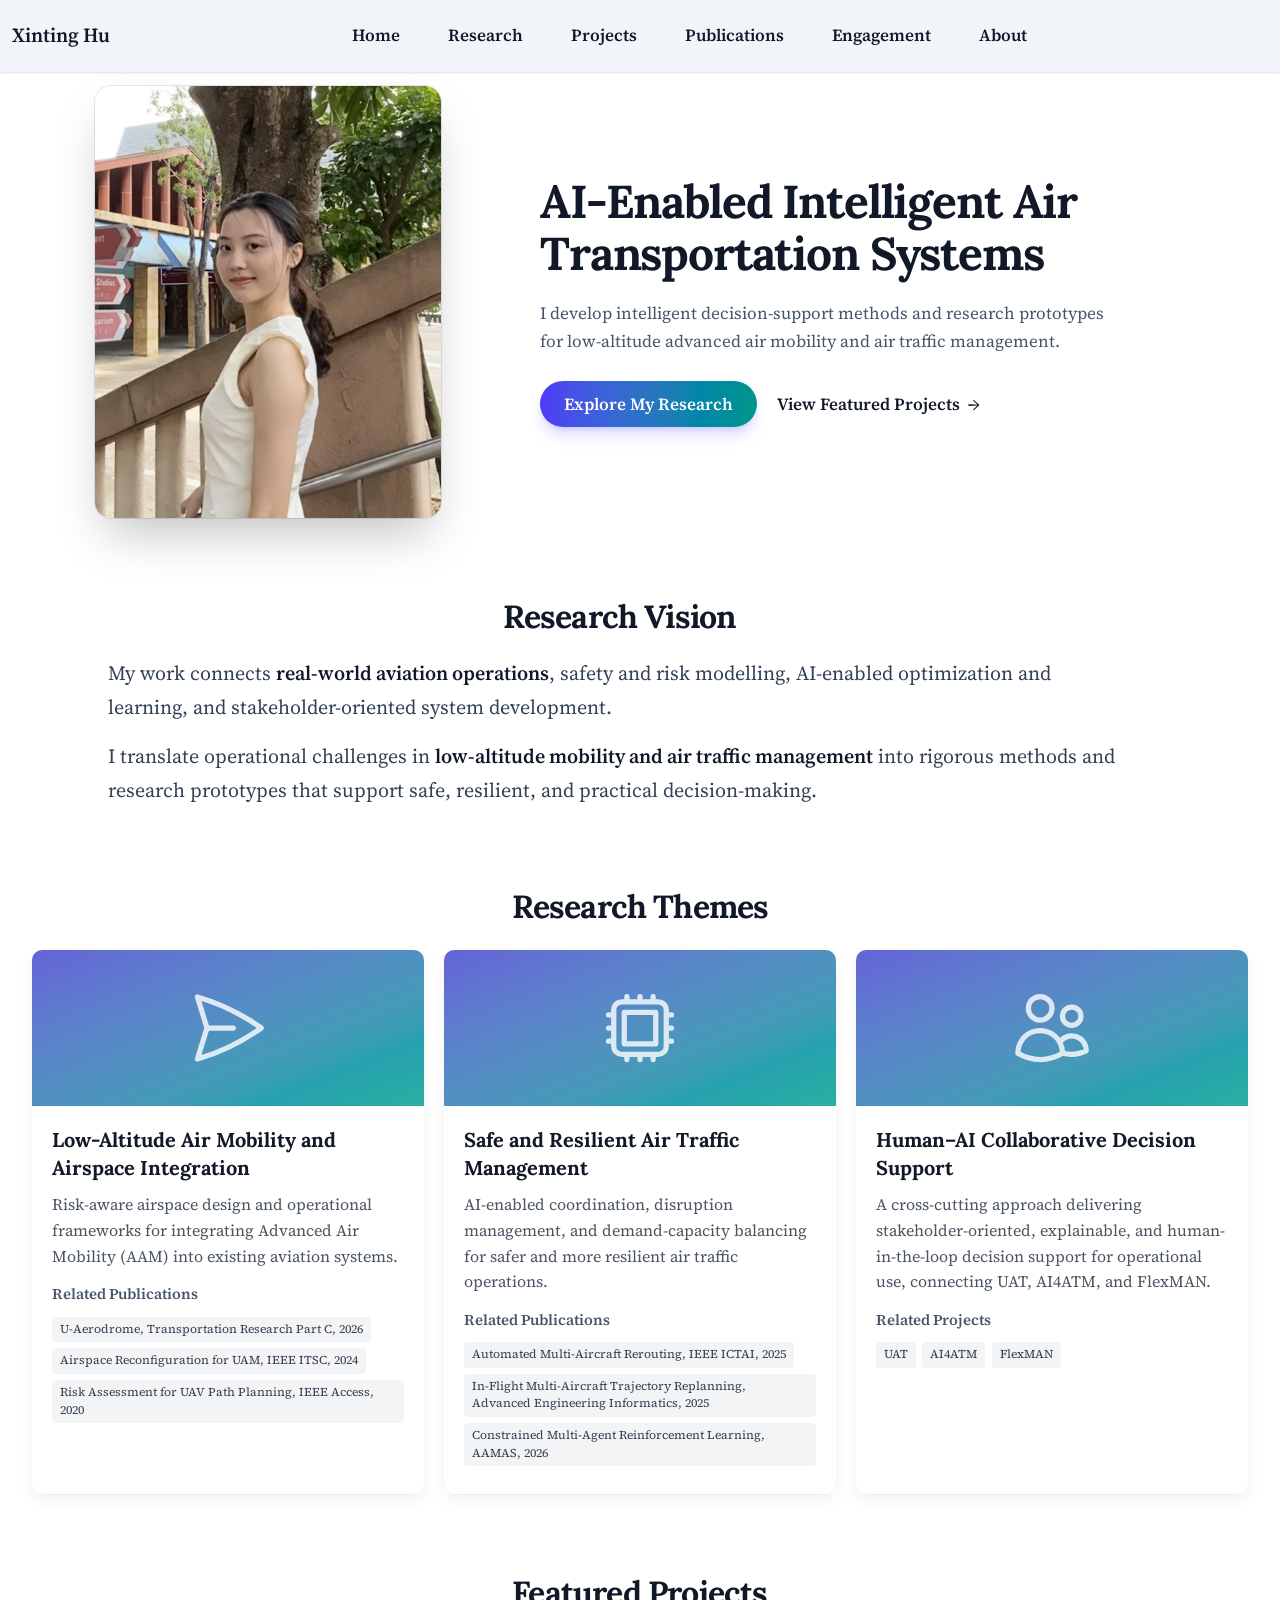
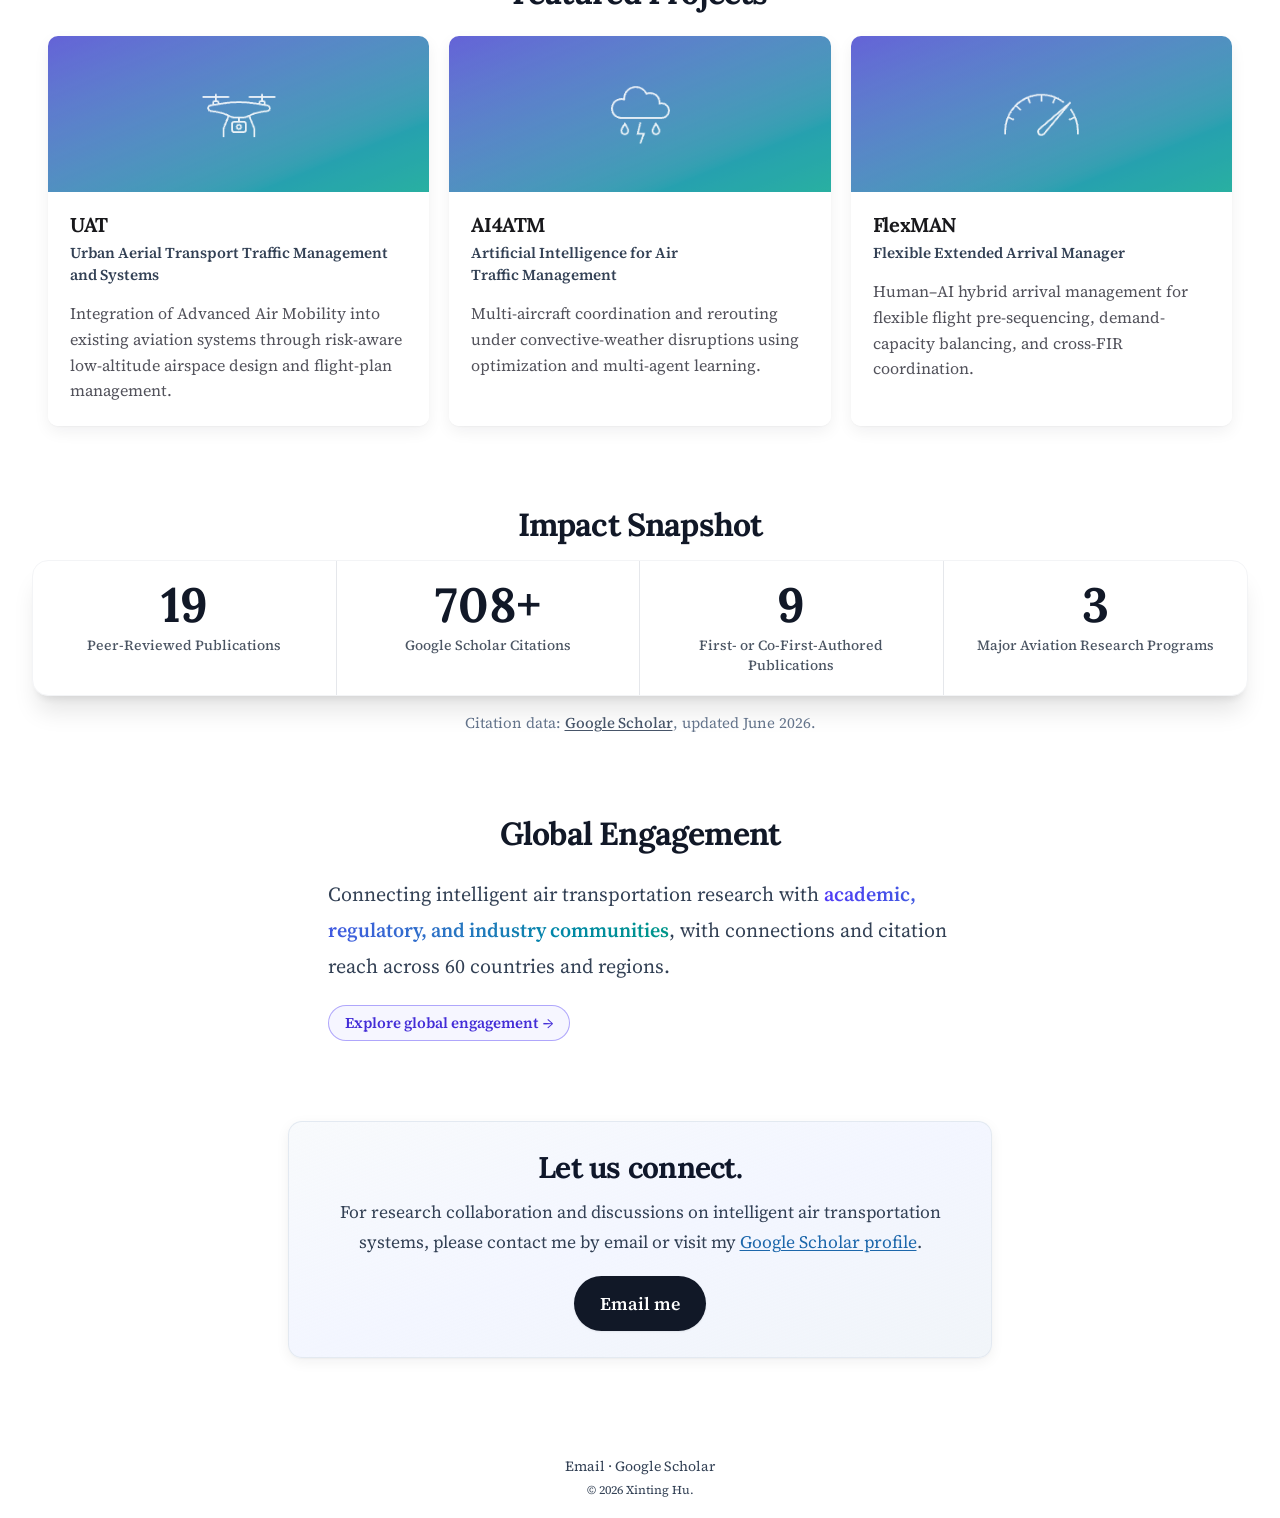
==== commit ef0e7f54: "Deploy site from source 4ec7a002ff568a460c1d460bd7bf8d95b9ba112a" ====
--- a/index.html
+++ b/index.html
@@ -45,4 +45,4 @@
 </span><span class="inline-block px-2 py-1 bg-gray-100 dark:bg-gray-700 text-gray-700 dark:text-gray-300 text-xs rounded">In-Flight Multi-Aircraft Trajectory Replanning, Advanced Engineering Informatics, 2025
 </span><span class="inline-block px-2 py-1 bg-gray-100 dark:bg-gray-700 text-gray-700 dark:text-gray-300 text-xs rounded">Constrained Multi-Agent Reinforcement Learning, AAMAS, 2026</span></div></div><div class=mt-auto></div></div></div></div><div class="group relative"><div class="h-full bg-white dark:bg-gray-800 rounded-2xl shadow-lg hover:shadow-2xl transition-all duration-300 transform hover:-translate-y-2 overflow-hidden flex flex-col"><div class="relative h-48 bg-gradient-to-br from-primary-500 to-secondary-500 overflow-hidden"><div class="absolute inset-0 flex items-center justify-center"><svg class="w-24 h-24 text-white/80 group-hover:scale-110 transition-transform duration-300" viewBox="0 0 24 24"><path fill="none" stroke="currentColor" stroke-linecap="round" stroke-linejoin="round" stroke-width="1.5" d="M15 19.128a9.4 9.4.0 002.625.372 9.3 9.3.0 004.121-.952q.004-.086.004-.173a4.125 4.125.0 00-7.536-2.32M15 19.128v-.003c0-1.113-.285-2.16-.786-3.07M15 19.128v.106A12.3 12.3.0 018.624 21c-2.331.0-4.512-.645-6.374-1.766l-.001-.109a6.375 6.375.0 0111.964-3.07M12 6.375a3.375 3.375.0 11-6.75.0 3.375 3.375.0 016.75.0m8.25 2.25a2.625 2.625.0 11-5.25.0 2.625 2.625.0 015.25.0"/></svg></div></div><div class="flex flex-col flex-1 p-6"><div class=flex-1><h3 class="text-xl font-bold text-gray-900 dark:text-white mb-3">Human–AI Collaborative Decision Support</h3><p class="text-gray-600 dark:text-gray-400 mb-4">A cross-cutting approach delivering stakeholder-oriented, explainable, and human-in-the-loop decision support for operational use, connecting UAT, AI4ATM, and FlexMAN.<span class=homepage-theme-chip-label>Related Projects</span></p><div class="flex flex-wrap gap-2 mb-6"><span class="inline-block px-2 py-1 bg-gray-100 dark:bg-gray-700 text-gray-700 dark:text-gray-300 text-xs rounded">UAT
 </span><span class="inline-block px-2 py-1 bg-gray-100 dark:bg-gray-700 text-gray-700 dark:text-gray-300 text-xs rounded">AI4ATM
-</span><span class="inline-block px-2 py-1 bg-gray-100 dark:bg-gray-700 text-gray-700 dark:text-gray-300 text-xs rounded">FlexMAN</span></div></div><div class=mt-auto></div></div></div></div></div></div></div></section><section id=section-home-featured-projects class="relative isolate hbb-section blox-_ homepage-featured-projects" style=padding:0><div class=home-section-bg></div><div class="flex flex-col items-center max-w-prose mx-auto gap-3 justify-center px-6 md:px-0"><div class="mb-6 text-3xl font-bold text-gray-900 dark:text-white">Featured Projects</div></div><div class="flex flex-col items-center px-6"><div class="homepage-featured-projects__grid container mx-auto"><a class=homepage-featured-project-card__link href=/projects/uat/ aria-label="UAT — Urban Aerial Transport Traffic Management and Systems"><article class=homepage-featured-project-card><div class=homepage-featured-project-card__icon-panel><img class=homepage-featured-project-card__icon src=/icons/home-featured/uat-drone.png width=83 height=83 alt aria-hidden=true></div><div class=homepage-featured-project-card__body><h3 class=homepage-featured-project-card__title>UAT</h3><p class=homepage-featured-project-card__full-name>Urban Aerial Transport Traffic Management and Systems</p><p class=homepage-featured-project-card__summary>Integration of Advanced Air Mobility into existing aviation systems through risk-aware low-altitude airspace design and flight-plan management.</p></div></article></a><a class=homepage-featured-project-card__link href=/projects/ai4atm/ aria-label="AI4ATM — Artificial Intelligence for Air Traffic Management"><article class=homepage-featured-project-card><div class=homepage-featured-project-card__icon-panel><img class=homepage-featured-project-card__icon src=/icons/home-featured/ai4atm-storm.png width=83 height=83 alt aria-hidden=true></div><div class=homepage-featured-project-card__body><h3 class=homepage-featured-project-card__title>AI4ATM</h3><p class=homepage-featured-project-card__full-name>Artificial Intelligence for Air Traffic Management</p><p class=homepage-featured-project-card__summary>Multi-aircraft coordination and rerouting under convective-weather disruptions using optimization and multi-agent learning.</p></div></article></a><a class=homepage-featured-project-card__link href=/projects/flexman/ aria-label="FlexMAN — Flexible Extended Arrival Manager"><article class=homepage-featured-project-card><div class=homepage-featured-project-card__icon-panel><img class=homepage-featured-project-card__icon src=/icons/home-featured/flexman-dashboard.png width=83 height=83 alt aria-hidden=true></div><div class=homepage-featured-project-card__body><h3 class=homepage-featured-project-card__title>FlexMAN</h3><p class=homepage-featured-project-card__full-name>Flexible Extended Arrival Manager</p><p class=homepage-featured-project-card__summary>Human–AI hybrid arrival management for flexible flight pre-sequencing, demand-capacity balancing, and cross-FIR coordination.</p></div></article></a></div></div></section><section id=section-stats class="relative isolate hbb-section blox-_ homepage-impact-snapshot" style=padding:0><div class=home-section-bg></div><div class="stats-block-container preact-block" data-block-type=stats data-props='{"content":{"items":[{"description":"Peer-Reviewed Publications","statistic":"22"},{"description":"Google Scholar Citations","statistic":"850+"},{"description":"First- or Co-First-Authored Publications","statistic":"10"},{"description":"Major Aviation Research Programs","statistic":"3"}],"title":"Impact Snapshot"},"design":{"css_class":"homepage-impact-snapshot","layout":"compact","spacing":{"padding":["0","0","0","0"]}},"id":"section-stats","type":"stats"}' data-preact-render=true></div></section><section id=section-markdown class="relative isolate hbb-section blox-_ homepage-impact-source-note" style=padding:0><div class=home-section-bg></div><div class="flex flex-col items-center max-w-prose mx-auto gap-3 justify-center px-6"><div class="prose prose-slate lg:prose-xl dark:prose-invert max-w-prose">Citation data: <a href="https://scholar.google.com/citations?user=6xk8K2EAAAAJ" target=_blank rel=noopener>Google Scholar</a>, updated June 2026.</div></div></section><section id=section-markdown class="relative isolate hbb-section blox-_ homepage-global-engagement" style=padding:0><div class=home-section-bg></div><div class="flex flex-col items-center max-w-prose mx-auto gap-3 justify-center px-6"><div class="mb-6 text-3xl font-bold text-gray-900 dark:text-white">Global Engagement</div><div class="prose prose-slate lg:prose-xl dark:prose-invert max-w-prose"><p>Connecting intelligent air transportation research with <span class=homepage-engagement-communities>academic, regulatory, and industry communities</span>, with connections and citation reach across 60 countries and regions.</p><p><a class=homepage-engagement-cta href=/engagement/>Explore global engagement <span class=homepage-engagement-cta-arrow>→</span></a></p></div></div></section><section id=section-cta-card class="relative isolate hbb-section blox-_ homepage-contact-cta" style=padding:0><div class=home-section-bg></div><div class="cta-card-block-container preact-block" data-block-type=cta-card data-props='{"content":{"button":{"text":"Email me","url":"mailto:xinting002@e.ntu.edu.sg"},"text":"For research collaboration and discussions on intelligent air transportation systems, please contact me by email or visit my [Google Scholar profile](https://scholar.google.com/citations?user=6xk8K2EAAAAJ).","title":"Let us connect."},"design":{"card":{"css_class":"homepage-contact-cta-card bg-gradient-to-br from-slate-50 via-primary-50/70 to-slate-100 dark:from-slate-900 dark:via-primary-950/35 dark:to-slate-900 border border-slate-200/90 dark:border-slate-700/80","overlay_opacity":0,"text_color":"dark"},"css_class":"homepage-contact-cta","spacing":{"padding":["0","0","0","0"]}},"id":"section-cta-card","type":"cta-card"}' data-preact-render=true></div></section></div><div class=page-footer><footer class="container mx-auto flex flex-col justify-items-center text-sm leading-6 mt-24 mb-4 text-slate-700 dark:text-slate-200"><p class=text-center><a href=mailto:xinting002@e.ntu.edu.sg>Email</a> · <a href="https://scholar.google.com/citations?user=6xk8K2EAAAAJ" target=_blank rel=noopener>Google Scholar</a></p><p class="powered-by text-center">© 2026 Xinting Hu.</p></footer></div><div id=hb-notification-container class="fixed top-20 right-4 z-[9999] pointer-events-none" aria-live=polite aria-atomic=true></div><script src=/research/research-cycle.js></script></body></html>+</span><span class="inline-block px-2 py-1 bg-gray-100 dark:bg-gray-700 text-gray-700 dark:text-gray-300 text-xs rounded">FlexMAN</span></div></div><div class=mt-auto></div></div></div></div></div></div></div></section><section id=section-home-featured-projects class="relative isolate hbb-section blox-_ homepage-featured-projects" style=padding:0><div class=home-section-bg></div><div class="flex flex-col items-center max-w-prose mx-auto gap-3 justify-center px-6 md:px-0"><div class="mb-6 text-3xl font-bold text-gray-900 dark:text-white">Featured Projects</div></div><div class="flex flex-col items-center px-6"><div class="homepage-featured-projects__grid container mx-auto"><a class=homepage-featured-project-card__link href=/projects/uat/ aria-label="UAT — Urban Aerial Transport Traffic Management and Systems"><article class=homepage-featured-project-card><div class=homepage-featured-project-card__icon-panel><img class=homepage-featured-project-card__icon src=/icons/home-featured/uat-drone.png width=83 height=83 alt aria-hidden=true></div><div class=homepage-featured-project-card__body><h3 class=homepage-featured-project-card__title>UAT</h3><p class=homepage-featured-project-card__full-name>Urban Aerial Transport Traffic Management and Systems</p><p class=homepage-featured-project-card__summary>Integration of Advanced Air Mobility into existing aviation systems through risk-aware low-altitude airspace design and flight-plan management.</p></div></article></a><a class=homepage-featured-project-card__link href=/projects/ai4atm/ aria-label="AI4ATM — Artificial Intelligence for Air Traffic Management"><article class=homepage-featured-project-card><div class=homepage-featured-project-card__icon-panel><img class=homepage-featured-project-card__icon src=/icons/home-featured/ai4atm-storm.png width=83 height=83 alt aria-hidden=true></div><div class=homepage-featured-project-card__body><h3 class=homepage-featured-project-card__title>AI4ATM</h3><p class=homepage-featured-project-card__full-name>Artificial Intelligence for Air Traffic Management</p><p class=homepage-featured-project-card__summary>Multi-aircraft coordination and rerouting under convective-weather disruptions using optimization and multi-agent learning.</p></div></article></a><a class=homepage-featured-project-card__link href=/projects/flexman/ aria-label="FlexMAN — Flexible Extended Arrival Manager"><article class=homepage-featured-project-card><div class=homepage-featured-project-card__icon-panel><img class=homepage-featured-project-card__icon src=/icons/home-featured/flexman-dashboard.png width=83 height=83 alt aria-hidden=true></div><div class=homepage-featured-project-card__body><h3 class=homepage-featured-project-card__title>FlexMAN</h3><p class=homepage-featured-project-card__full-name>Flexible Extended Arrival Manager</p><p class=homepage-featured-project-card__summary>Human–AI hybrid arrival management for flexible flight pre-sequencing, demand-capacity balancing, and cross-FIR coordination.</p></div></article></a></div></div></section><section id=section-stats class="relative isolate hbb-section blox-_ homepage-impact-snapshot" style=padding:0><div class=home-section-bg></div><div class="stats-block-container preact-block" data-block-type=stats data-props='{"content":{"items":[{"description":"Peer-Reviewed Publications","statistic":"23"},{"description":"Google Scholar Citations","statistic":"850+"},{"description":"First- or Co-First-Authored Publications","statistic":"11"},{"description":"Major Aviation Research Programs","statistic":"3"}],"title":"Impact Snapshot"},"design":{"css_class":"homepage-impact-snapshot","layout":"compact","spacing":{"padding":["0","0","0","0"]}},"id":"section-stats","type":"stats"}' data-preact-render=true></div></section><section id=section-markdown class="relative isolate hbb-section blox-_ homepage-impact-source-note" style=padding:0><div class=home-section-bg></div><div class="flex flex-col items-center max-w-prose mx-auto gap-3 justify-center px-6"><div class="prose prose-slate lg:prose-xl dark:prose-invert max-w-prose">Citation data: <a href="https://scholar.google.com/citations?user=6xk8K2EAAAAJ" target=_blank rel=noopener>Google Scholar</a>, updated June 2026.</div></div></section><section id=section-markdown class="relative isolate hbb-section blox-_ homepage-global-engagement" style=padding:0><div class=home-section-bg></div><div class="flex flex-col items-center max-w-prose mx-auto gap-3 justify-center px-6"><div class="mb-6 text-3xl font-bold text-gray-900 dark:text-white">Global Engagement</div><div class="prose prose-slate lg:prose-xl dark:prose-invert max-w-prose"><p>Connecting intelligent air transportation research with <span class=homepage-engagement-communities>academic, regulatory, and industry communities</span>, with connections and citation reach across 60 countries and regions.</p><p><a class=homepage-engagement-cta href=/engagement/>Explore global engagement <span class=homepage-engagement-cta-arrow>→</span></a></p></div></div></section><section id=section-cta-card class="relative isolate hbb-section blox-_ homepage-contact-cta" style=padding:0><div class=home-section-bg></div><div class="cta-card-block-container preact-block" data-block-type=cta-card data-props='{"content":{"button":{"text":"Email me","url":"mailto:xinting002@e.ntu.edu.sg"},"text":"For research collaboration and discussions on intelligent air transportation systems, please contact me by email or visit my [Google Scholar profile](https://scholar.google.com/citations?user=6xk8K2EAAAAJ).","title":"Let us connect."},"design":{"card":{"css_class":"homepage-contact-cta-card bg-gradient-to-br from-slate-50 via-primary-50/70 to-slate-100 dark:from-slate-900 dark:via-primary-950/35 dark:to-slate-900 border border-slate-200/90 dark:border-slate-700/80","overlay_opacity":0,"text_color":"dark"},"css_class":"homepage-contact-cta","spacing":{"padding":["0","0","0","0"]}},"id":"section-cta-card","type":"cta-card"}' data-preact-render=true></div></section></div><div class=page-footer><footer class="container mx-auto flex flex-col justify-items-center text-sm leading-6 mt-24 mb-4 text-slate-700 dark:text-slate-200"><p class=text-center><a href=mailto:xinting002@e.ntu.edu.sg>Email</a> · <a href="https://scholar.google.com/citations?user=6xk8K2EAAAAJ" target=_blank rel=noopener>Google Scholar</a></p><p class="powered-by text-center">© 2026 Xinting Hu.</p></footer></div><div id=hb-notification-container class="fixed top-20 right-4 z-[9999] pointer-events-none" aria-live=polite aria-atomic=true></div><script src=/research/research-cycle.js></script></body></html>
